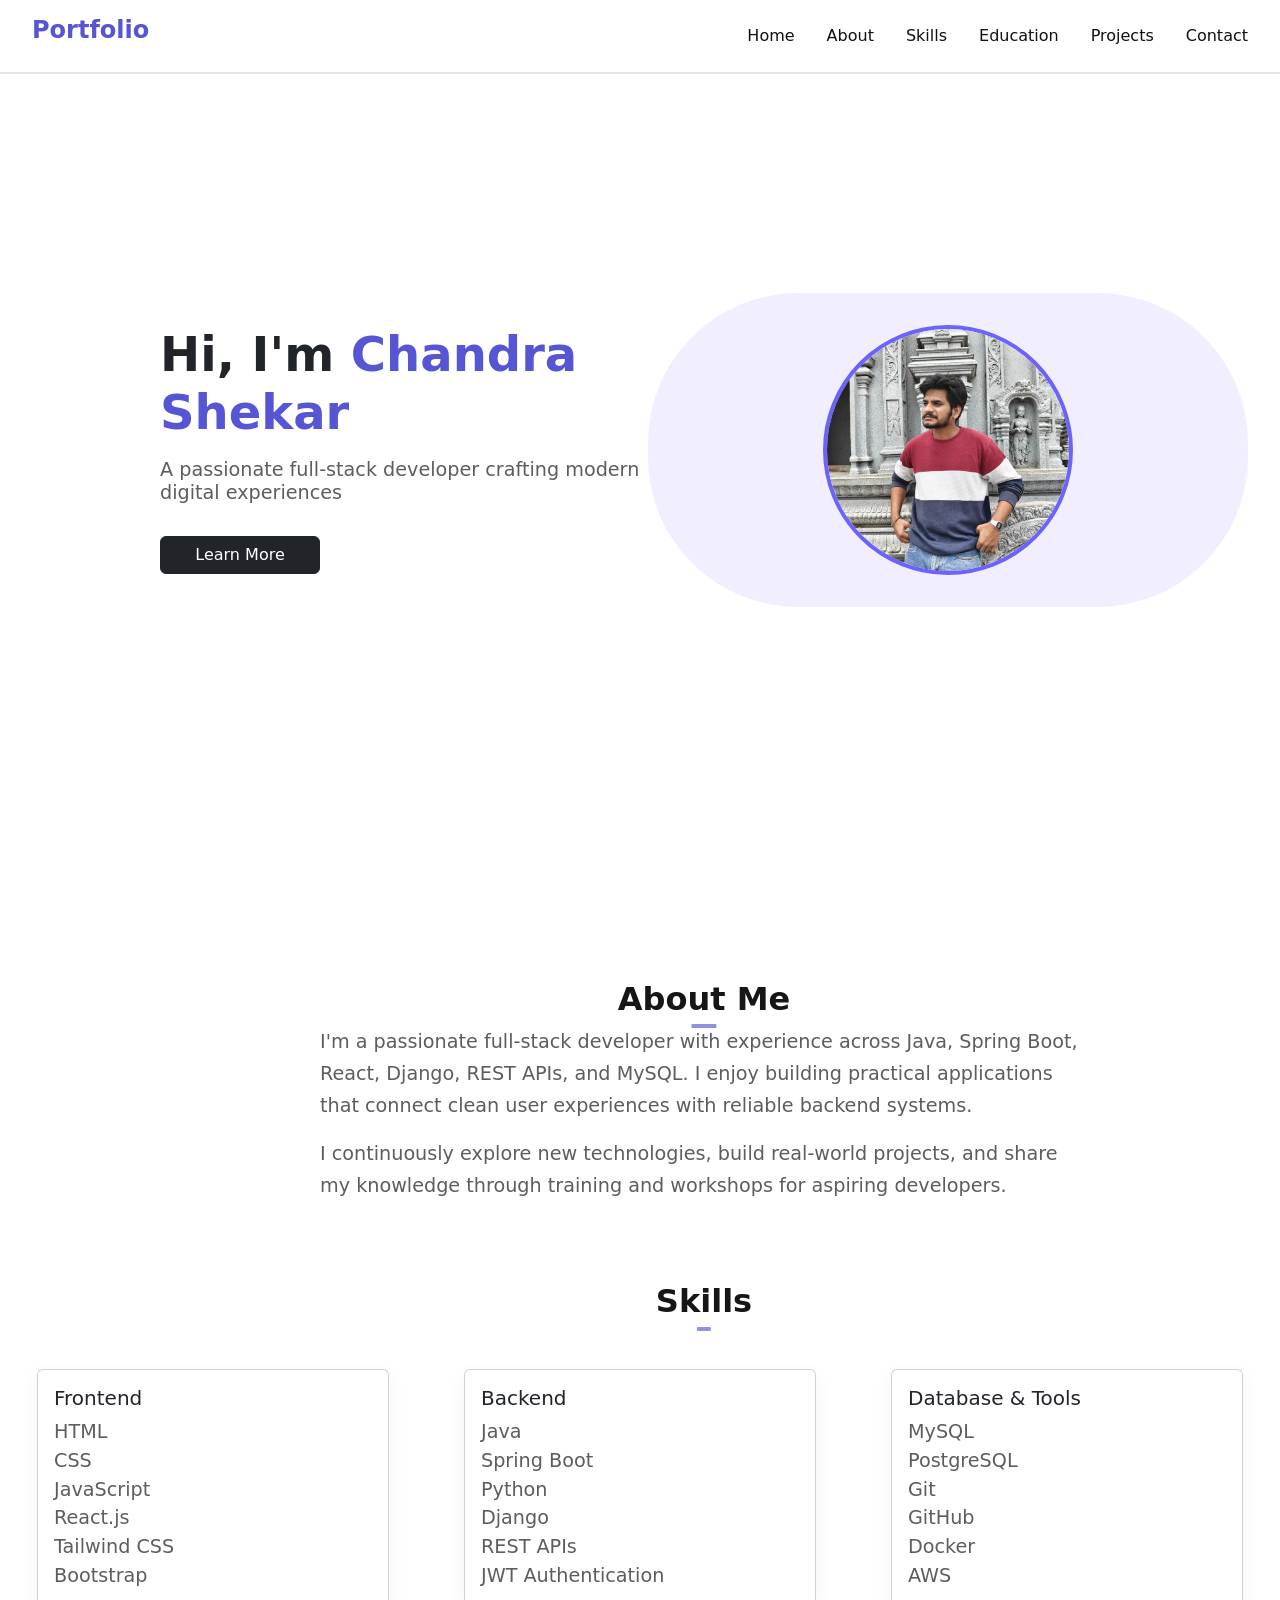
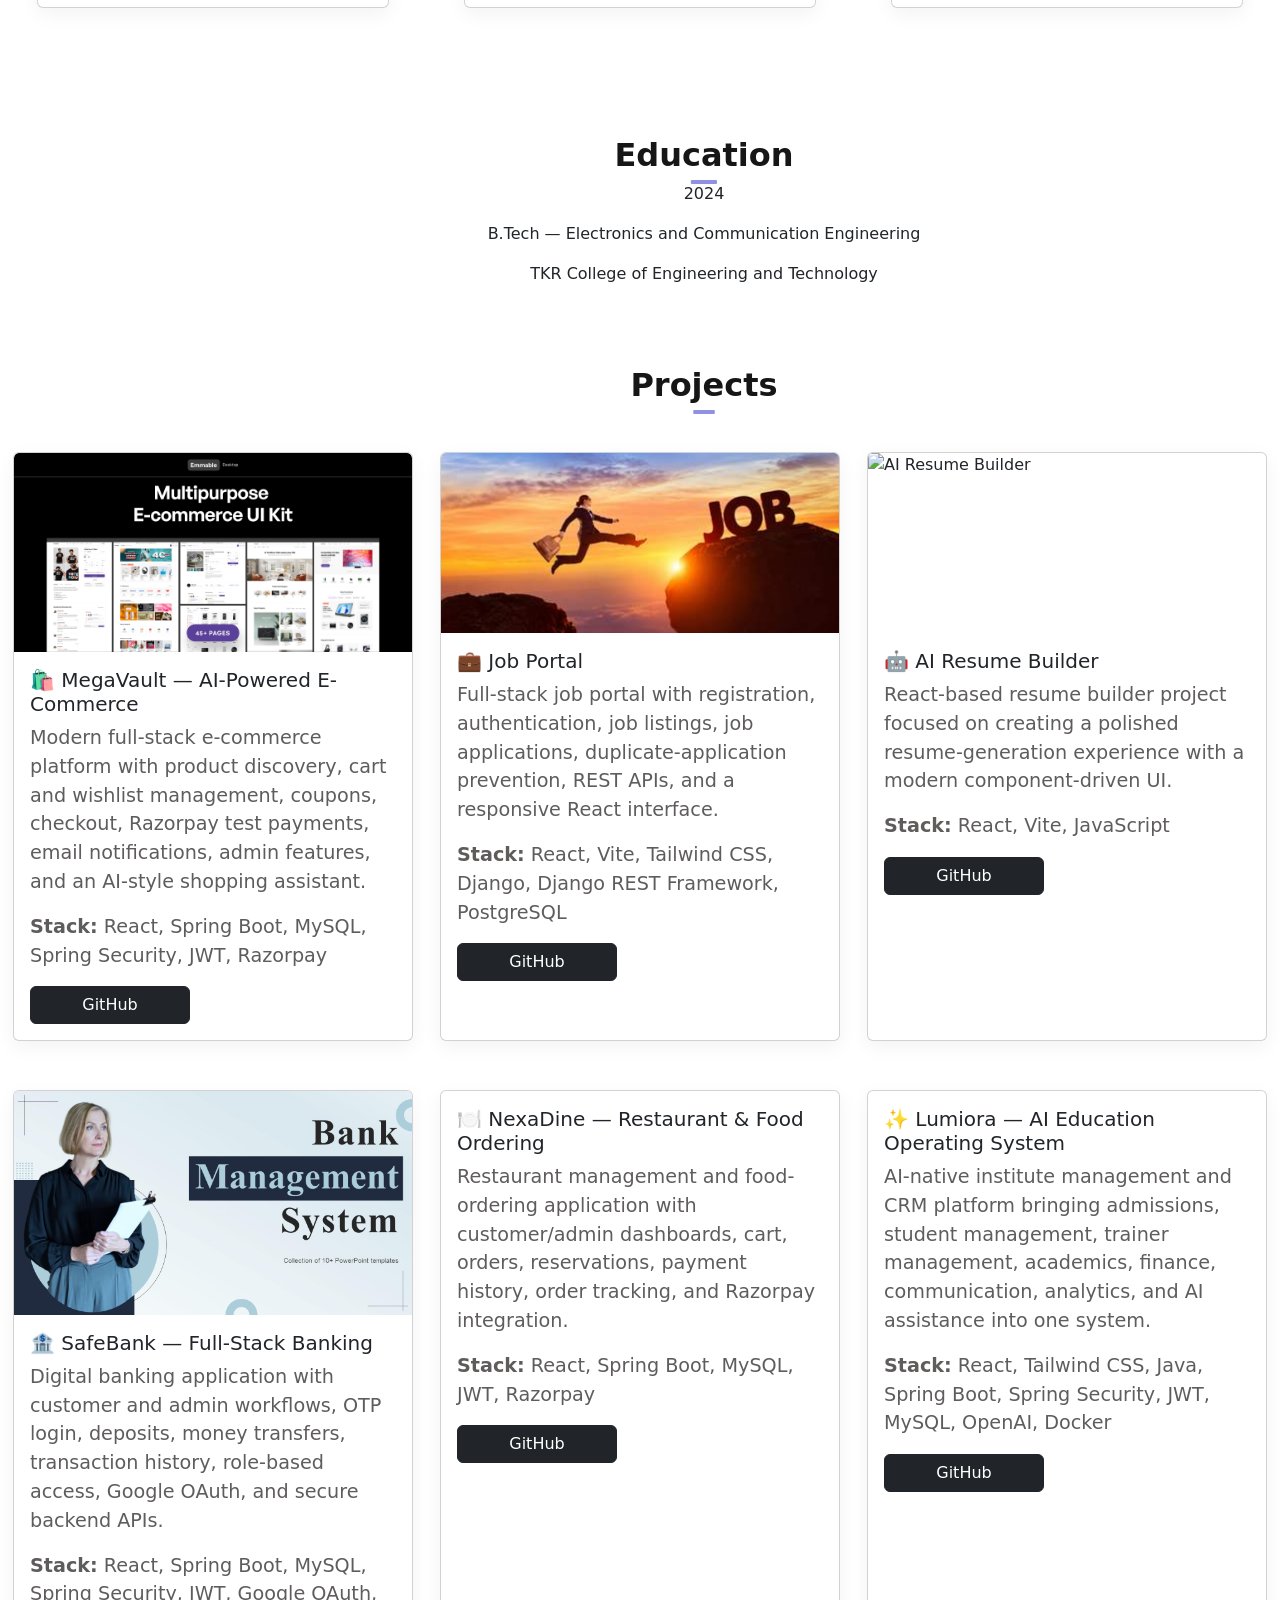
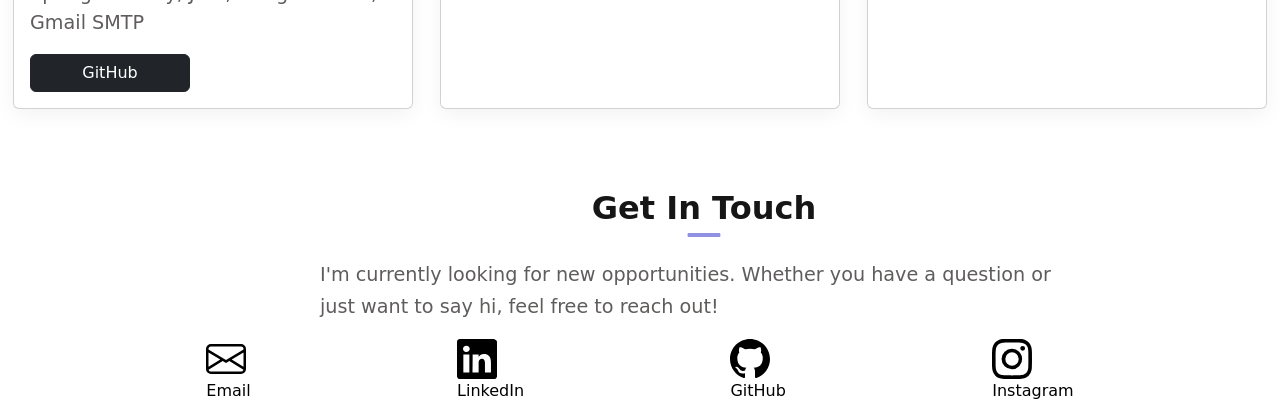
==== index.html @ 30641f61 "Add floating full-stack technology icons" ====
<!DOCTYPE html>
<html lang="en">
<head>
    <meta charset="UTF-8">
    <meta name="viewport" content="width=device-width, initial-scale=1.0">
    <title>Chandra Shekar | Portfolio</title>
    <link rel="stylesheet" href="Pf.css">
    <link href="https://fonts.googleapis.com/css2?family=Poppins:wght@400;600;700&display=swap" rel="stylesheet">
    <link href="https://cdn.jsdelivr.net/npm/bootstrap@5.3.5/dist/css/bootstrap.min.css" rel="stylesheet">
    <link rel="stylesheet" href="https://cdn.jsdelivr.net/gh/devicons/devicon@latest/devicon.min.css">
</head>

<body>
    <div class="floating-flowers" aria-hidden="true">
        <span>✿</span><span>✦</span><span>❀</span><span>✿</span><span>✧</span><span>❀</span><span>✿</span><span>✦</span><span>❀</span><span>✧</span><span>✿</span><span>❀</span>
    </div>

    <div class="floating-tech" aria-hidden="true">
        <i class="devicon-html5-plain"></i>
        <i class="devicon-css3-plain"></i>
        <i class="devicon-javascript-plain"></i>
        <i class="devicon-react-original"></i>
        <i class="devicon-java-plain"></i>
        <i class="devicon-spring-original"></i>
        <i class="devicon-python-plain"></i>
        <i class="devicon-django-plain"></i>
        <i class="devicon-mysql-original"></i>
        <i class="devicon-git-plain"></i>
        <i class="devicon-docker-plain"></i>
        <i class="devicon-amazonwebservices-plain-wordmark"></i>
    </div>

    <div class="navBar" id="navBar">
        <ul class="nav justify-content-end">
            <h4 class="mhead">Portfolio</h4>
            <li class="nav-item"><a href="" class="nav-link">Home</a></li>
            <li class="nav-item"><a href="#about" class="nav-link">About</a></li>
            <li class="nav-item"><a href="#skills" class="nav-link">Skills</a></li>
            <li class="nav-item"><a href="#education" class="nav-link">Education</a></li>
            <li class="nav-item"><a href="#projects" class="nav-link">Projects</a></li>
            <li class="nav-item"><a href="#contact" class="nav-link">Contact</a></li>
        </ul>
    </div>

    <div class="main">
        <div class="profile">
            <h1>Hi, I'm <span class="name">Chandra Shekar</span></h1>
            <h5 class="pc">A passionate full-stack developer crafting modern digital experiences</h5>
            <div class="learnmorebtn">
                <a href="#about"><button type="button" class="btn btn-dark Lbutton">Learn More</button></a>
            </div>
        </div>

        <div class="profile-block">
            <div class="profile-container">
                <div class="profile-image">
                    <img src="assets/myimg.jpg" alt="Profile Picture">
                </div>
            </div>
        </div>
    </div>

    <div class="main2-container">
        <div class="main2">
            <h2 class="about" id="about">About Me</h2>
            <p class="a-para">I'm a passionate full-stack developer with experience across Java, Spring Boot, React, Django, REST APIs, and MySQL. I enjoy building practical applications that connect clean user experiences with reliable backend systems.</p>
            <p class="a-para">I continuously explore new technologies, build real-world projects, and share my knowledge through training and workshops for aspiring developers.</p>
        </div>
    </div>

    <div class="main3-container">
        <div class="main3">
            <h2 class="skills" id="skills">Skills</h2>
        </div>

        <div class="cards-container">
            <div class="card" style="width: 22rem;">
                <div class="card-body">
                    <h5 class="card-title">Frontend</h5>
                    <p class="card-text">HTML<br>CSS<br>JavaScript<br>React.js<br>Tailwind CSS<br>Bootstrap</p>
                </div>
            </div>

            <div class="card" style="width: 22rem;">
                <div class="card-body">
                    <h5 class="card-title">Backend</h5>
                    <p class="card-text">Java<br>Spring Boot<br>Python<br>Django<br>REST APIs<br>JWT Authentication</p>
                </div>
            </div>

            <div class="card" style="width: 22rem;">
                <div class="card-body">
                    <h5 class="card-title">Database & Tools</h5>
                    <p class="card-text">MySQL<br>PostgreSQL<br>Git<br>GitHub<br>Docker<br>AWS</p>
                </div>
            </div>
        </div>
    </div>

    <div class="main6-container">
        <div class="main6">
            <h2 class="education" id="education">Education</h2>
            <p class="e-para">2024</p>
            <p class="e-para">B.Tech — Electronics and Communication Engineering</p>
            <p class="e-para">TKR College of Engineering and Technology</p>
        </div>
    </div>

    <div class="main4-container">
        <div class="main4">
            <h2 class="projects" id="projects">Projects</h2>
        </div>

        <div class="cards2">
            <div class="card" style="width: 25rem;">
                <img src="assets/e-commerce.png" class="card-img-top" alt="MegaVault E-Commerce">
                <div class="card-body">
                    <h5 class="card-title">🛍️ MegaVault — AI-Powered E-Commerce</h5>
                    <p class="card-text">Modern full-stack e-commerce platform with product discovery, cart and wishlist management, coupons, checkout, Razorpay test payments, email notifications, admin features, and an AI-style shopping assistant.</p>
                    <p class="card-text"><strong>Stack:</strong> React, Spring Boot, MySQL, Spring Security, JWT, Razorpay</p>
                    <a href="https://github.com/Chandrashekar1404/ecom-fullstack"><button type="button" class="btn btn-dark Lbutton">GitHub</button></a>
                </div>
            </div>

            <div class="card" style="width: 25rem;">
                <img src="[data-uri]" class="card-img-top" alt="Job Portal" style="width:100%;height:180px;object-fit:cover;">
                <div class="card-body">
                    <h5 class="card-title">💼 Job Portal</h5>
                    <p class="card-text">Full-stack job portal with registration, authentication, job listings, job applications, duplicate-application prevention, REST APIs, and a responsive React interface.</p>
                    <p class="card-text"><strong>Stack:</strong> React, Vite, Tailwind CSS, Django, Django REST Framework, PostgreSQL</p>
                    <a href="https://github.com/Chandrashekar1404/job-portal-fullstack"><button type="button" class="btn btn-dark Lbutton">GitHub</button></a>
                </div>
            </div>

            <div class="card" style="width: 25rem;">
                <img src="[data-uri]" class="card-img-top" alt="AI Resume Builder" style="width:100%;height:180px;object-fit:cover;">
                <div class="card-body">
                    <h5 class="card-title">🤖 AI Resume Builder</h5>
                    <p class="card-text">React-based resume builder project focused on creating a polished resume-generation experience with a modern component-driven UI.</p>
                    <p class="card-text"><strong>Stack:</strong> React, Vite, JavaScript</p>
                    <a href="https://github.com/Chandrashekar1404/AI-Resume-Builder-fullstack"><button type="button" class="btn btn-dark Lbutton">GitHub</button></a>
                </div>
            </div>
        </div>

        <div class="cards2">
            <div class="card" style="width: 25rem;">
                <img src="assets/bankmanage.jpg" class="card-img-top" alt="SafeBank">
                <div class="card-body">
                    <h5 class="card-title">🏦 SafeBank — Full-Stack Banking</h5>
                    <p class="card-text">Digital banking application with customer and admin workflows, OTP login, deposits, money transfers, transaction history, role-based access, Google OAuth, and secure backend APIs.</p>
                    <p class="card-text"><strong>Stack:</strong> React, Spring Boot, MySQL, Spring Security, JWT, Google OAuth, Gmail SMTP</p>
                    <a href="https://github.com/Chandrashekar1404/bank-fullstack"><button type="button" class="btn btn-dark Lbutton">GitHub</button></a>
                </div>
            </div>

            <div class="card" style="width: 25rem;">
                <img src="assets/restaurant.jpg" class="card-img-top" alt="NexaDine" onerror="this.style.display='none'">
                <div class="card-body">
                    <h5 class="card-title">🍽️ NexaDine — Restaurant & Food Ordering</h5>
                    <p class="card-text">Restaurant management and food-ordering application with customer/admin dashboards, cart, orders, reservations, payment history, order tracking, and Razorpay integration.</p>
                    <p class="card-text"><strong>Stack:</strong> React, Spring Boot, MySQL, JWT, Razorpay</p>
                    <a href="https://github.com/Chandrashekar1404/restaurant-fullstack"><button type="button" class="btn btn-dark Lbutton">GitHub</button></a>
                </div>
            </div>

            <div class="card" style="width: 25rem;">
                <img src="assets/lumiora.jpg" class="card-img-top" alt="Lumiora" onerror="this.style.display='none'">
                <div class="card-body">
                    <h5 class="card-title">✨ Lumiora — AI Education Operating System</h5>
                    <p class="card-text">AI-native institute management and CRM platform bringing admissions, student management, trainer management, academics, finance, communication, analytics, and AI assistance into one system.</p>
                    <p class="card-text"><strong>Stack:</strong> React, Tailwind CSS, Java, Spring Boot, Spring Security, JWT, MySQL, OpenAI, Docker</p>
                    <a href="https://github.com/Chandrashekar1404/lumiora"><button type="button" class="btn btn-dark Lbutton">GitHub</button></a>
                </div>
            </div>
        </div>
    </div>

    <div class="main7-container">
        <div class="main7">
            <h2 class="getintouch" id="contact">Get In Touch</h2>
            <p class="g-para">I'm currently looking for new opportunities. Whether you have a question or just want to say hi, feel free to reach out!</p>
        </div>

        <div class="contactinfo">
            <div class="icon">
                <a href="https://mail.google.com/mail/?view=cm&to=chandrashekar7414@gmail.com" class="icon" style="text-decoration: none; color: inherit;">
                    <svg xmlns="http://www.w3.org/2000/svg" width="40" height="40" fill="currentColor" class="bi bi-envelope" viewBox="0 0 16 16">
                        <path d="M0 4a2 2 0 0 1 2-2h12a2 2 0 0 1 2 2v8a2 2 0 0 1-2 2H2a2 2 0 0 1-2-2zm2-1a1 1 0 0 0-1 1v.217l7 4.2 7-4.2V4a1 1 0 0 0-1-1zm13 2.383-4.708 2.825L15 11.105zm-.034 6.876-5.64-3.471L8 9.583l-1.326-.795-5.64 3.47A1 1 0 0 0 2 13h12a1 1 0 0 0 .966-.741M1 11.105l4.708-2.897L1 5.383z"/>
                    </svg>
                </a>
                <p class="email">Email</p>
            </div>

            <div class="icon">
                <a href="https://www.linkedin.com/in/chandra-shekar-malthumkar/" class="icon">
                    <svg xmlns="http://www.w3.org/2000/svg" width="40" height="40" fill="currentColor" class="bi bi-linkedin" viewBox="0 0 16 16">
                        <path d="M0 1.146C0 .513.526 0 1.175 0h13.65C15.474.513 16 .513 16 1.146v13.708c0 .633-.526 1.146-1.175 1.146H1.175C.526 16 0 15.487 0 14.854zm4.943 12.248V6.169H2.542v7.225zm-1.2-8.212c.837 0 1.358-.554 1.358-1.248-.015-.709-.52-1.248-1.342-1.248S2.4 3.226 2.4 3.934c0 .694.521 1.248 1.327 1.248zm4.908 8.212V9.359c0-.216.016-.432.08-.586.173-.431.568-.878 1.232-.878.869 0 1.216.662 1.216 1.634v3.865h2.401V9.25c0-2.22-1.184-3.252-2.764-3.252-1.274 0-1.845.7-2.165 1.193v.025h-.016l.016-.025V6.169h-2.4c.03.678 0 7.225 0 7.225z"/>
                    </svg>
                </a>
                <p>LinkedIn</p>
            </div>

            <div class="icon">
                <a href="https://github.com/Chandrashekar1404" class="icon">
                    <svg xmlns="http://www.w3.org/2000/svg" width="40" height="40" fill="currentColor" class="bi bi-github" viewBox="0 0 16 16">
                        <path d="M8 0C3.58 0 0 3.58 0 8c0 3.54 2.29 6.53 5.47 7.59.4.07.55-.17.55-.38 0-.19-.01-.82-.01-1.49-2.01.37-2.53-.49-2.69-.94-.09-.23-.48-.94-.82-1.13-.28-.15-.68-.52-.01-.53.63-.01 1.08.58 1.23.82.72 1.21 1.87.87 2.33.66.07-.52.28-.87.51-1.07-1.78-.2-3.64-.89-3.64-3.95 0-.87.31-1.59.82-2.15-.08-.2-.36-1.02.08-2.12 0 0 .67-.21 2.2.82.64-.18 1.32-.27 2-.27s1.36.09 2 .27c1.53-1.04 2.2-.82 2.2-.82.44 1.1.16 1.92.08 2.12.51.56.82 1.27.82 2.15 0 3.07-1.87 3.75-3.65 3.95.29.25.54.73.54 1.48 0 1.07-.01 1.93-.01 2.2 0 .21.15.46.55.38A8.01 8.01 0 0 0 16 8c0-4.42-3.58-8-8-8"/>
                    </svg>
                </a>
                <p>GitHub</p>
            </div>

            <div class="icon">
                <a href="https://www.instagram.com/chandrashekar_1404/?next=%2F" class="icon">
                    <svg xmlns="http://www.w3.org/2000/svg" width="40" height="40" fill="currentColor" class="bi bi-instagram" viewBox="0 0 16 16">
                        <path d="M8 0C5.829 0 5.556.01 4.703.048 3.85.088 3.269.222 2.76.42a3.9 3.9 0 0 0-1.417.923A3.9 3.9 0 0 0 .42 2.76C.222 3.268.087 3.85.048 4.7.01 5.555 0 5.827 0 8.001c0 2.172.01 2.444.048 3.297.04.852.174 1.433.372 1.942.205.526.478.972.923 1.417.444.445.89.719 1.416.923.51.198 1.09.333 1.942.372C5.555 15.99 5.827 16 8 16s2.444-.01 3.298-.048c.851-.04 1.434-.174 1.943-.372a3.9 3.9 0 0 0 1.416-.923c.445-.445.718-.891.923-1.417.197-.509.332-1.09.372-1.942C15.99 10.445 16 10.173 16 8s-.01-2.445-.048-3.299c-.04-.851-.175-1.433-.372-1.941a3.9 3.9 0 0 0-.923-1.417A3.9 3.9 0 0 0 13.24.42c-.51-.198-1.092-.333-1.943-.372C10.443.01 10.172 0 7.998 0zm-.717 1.442h.718c2.136 0 2.389.007 3.232.046.78.035 1.204.166 1.486.275.373.145.64.319.92.599s.453.546.598.92c.11.281.24.705.275 1.485.039.843.047 1.096.047 3.231s-.008 2.389-.047 3.232c-.035.78-.166 1.203-.275 1.485a2.5 2.5 0 0 1-.599.919c-.28.28-.546.453-.92.598-.28.11-.704.24-1.485.276-.843.038-1.096.047-3.232.047s-2.39-.009-3.233-.047c-.78-.036-1.203-.166-1.485-.276a2.5 2.5 0 0 1-.92-.598 2.5 2.5 0 0 1-.6-.92c-.109-.281-.24-.705-.275-1.485-.038-.843-.046-1.096-.046-3.233s.008-2.388.046-3.231c.036-.78.166-1.204.276-1.486.145-.373.319-.64.599-.92s.546-.453.92-.598c.282-.11.705-.24 1.485-.276.738-.034 1.024-.044 2.515-.045zm4.988 1.328a.96.96 0 1 0 0 1.92.96.96 0 0 0 0-1.92m-4.27 1.122a4.109 4.109 0 1 0 0 8.217 4.109 4.109 0 0 0 0-8.217m0 1.441a2.667 2.667 0 1 1 0 5.334 2.667 2.667 0 0 1 0-5.334"/>
                    </svg>
                </a>
                <p>Instagram</p>
            </div>
        </div>
    </div>
</body>
</html>
---- Pf.css ----
* {
    margin: 0;
    padding: 0;
    box-sizing: border-box;
}

html {
    scroll-behavior: smooth;
}

body {
    background-color: white;
    font-family: "Poppins", sans-serif;
    
}

/* Navbar */
.mhead {
    margin-right: auto;
    padding-left: 2rem;
    font-weight: bold;
    color: rgb(86, 86, 213);
}

.nav {
    position: fixed !important;
    border-bottom: 2px solid rgb(230, 230, 230);
    padding: 1rem;
    background-color: white;
    width: 100%;
    z-index: 1;
}

/* Main section */
.main {
    display: flex;
    align-items: center;
    justify-content: space-between;
    margin-left: 10rem;
    height: 100vh;
}

/* Left side (Text) */
.profile {
    max-width: 50%;
    width: fit-content;    
}

.profile h1 {
    font-weight: bold;
    font-size: 3rem;
}

.name {
    color: rgb(86, 86, 213);
    font-weight: bold;
}

.pc {
    margin-top: 1rem;
    color: rgb(95, 92, 92);
    font-weight: 400;
    font-size: 1.2rem;
}

.learnmorebtn {
    margin-top: 2rem;
}

.Lbutton {
    width: 10rem;
    background-color: #0d0d0d;
    border-radius: 8px;
    font-size: 18px;
}

/* Right side (Image Block) */
.profile-block {
    max-width: 60%;
    display: flex;
    align-items: center;
    justify-content: center;
    margin-right: 2rem;
}

.profile-container {
    background-color: #f0eeff;
    border-radius: 150px;
    width: 600px;
    padding: 2rem;
    display: flex;
    justify-content: center;
    align-items: center;
}

.profile-image {
    width: 250px;
    height: 250px;
    border-radius: 50%;
    overflow: hidden;
    border: 4px solid #6c63ff;
    background-color: white;
}

.profile-image img {
    width: 100%;
    height: 100%;
    object-fit: cover;
}

.main2-container{
    margin-top: 5rem;
    justify-content: center;
    align-items: center;
    height: fit-content;
    width: 100%;
}

.main2{
    justify-content: center;
    align-items: center;
    height: fit-content;
    width: 60%;
    margin-left: 20rem;
}

.about{
    justify-content: center;
    align-items: center;
    display: flex;
    font-weight: bold;
}

.a-para{
    font-size: larger;
    color: rgb(95, 92, 92);
    line-height: 2rem;
}

.main3-container{
    margin-top: 5rem;
    justify-content: center;
    align-items: center;
    height: fit-content;
    width: 100%;
}

.main3{
    justify-content: center;
    align-items: center;
    height: fit-content;
    width: 60%;
    margin-left: 20rem;
}

.skills{
    justify-content: center;
    align-items: center;
    display: flex;
    font-weight: bold;
}

.cards-container{
    margin-top: 3rem;
    display: flex;
    justify-content: space-around;
}

.card-text{
    font-size: larger;
    color: rgb(95, 92, 92);
}

.main4-container{
    margin-top: 5rem;
    justify-content: center;
    align-items: center;
    height: fit-content;
    width: 100%;
}

.projects{
    justify-content: center;
    align-items: center;
    display: flex;
    font-weight: bold;
}

.main4{
    justify-content: center;
    align-items: center;
    height: fit-content;
    width: 60%;
    margin-left: 20rem;
}

.cards2{
    display: flex;
    margin-top: 3rem;
    justify-content: space-around;
}

.main5-container{
    margin-top: 8rem;
    justify-content: center;
    align-items: center;
    height: fit-content;
    width: 100%;
}

.main5{
    justify-content: center;
    align-items: center;
    height: fit-content;
    width: 60%;
    margin-left: 20rem;
}

.getintouch{
    justify-content: center;
    align-items: center;
    display: flex;
    font-weight: bold;
}

.main6-container{
    margin-top: 8rem;
    justify-content: center;
    align-items: center;
    height: fit-content;
    width: 100%;
}

.main6{
    justify-content: center;
    align-items: center;
    height: fit-content;
    width: 60%;
    margin-left: 20rem;
}

.education{
    justify-content: center;
    align-items: center;
    display: flex;
    font-weight: bold;
}

.e-para{
    justify-content: center;
    align-items: center;
    display: flex;
}

.main7-container{
    margin-top: 5rem;
    justify-content: center;
    align-items: center;
    height: fit-content;
    width: 100%;
}

.main7{
    justify-content: center;
    align-items: center;
    height: fit-content;
    width: 60%;
    margin-left: 20rem;
}

.g-para{
    margin-top: 2rem;
    font-size: larger;
    color: rgb(95, 92, 92);
    line-height: 2rem;
    justify-content: center;
    align-items: center;
    display: flex;
}

.contactinfo{
    display: flex;
    justify-content: space-evenly;
}

.nav-link {
    color: black !important;
}

.icon{
    color: black;
}

/* Responsive Queries */
@media (max-width: 768px) {
    .nav-item{
        margin-left: 2.5rem;
    }
    
    .mhead {
        font-size: small;
        font-weight: bold;  
    }

    .main {
        display: flex;
        align-items: center;
        margin-left: 0;
        justify-content: space-between;
        height: 100vh;
    }

    .profile{
        
        flex-direction: column;
        margin-left: 2rem;
    }

    .profile-block {
        margin-left: 10rem;
        
    }
    
    .main2-container{
        justify-content: center;
        align-items: center;
        display: flex;
        margin-left: 3rem;
        height: fit-content;
        width: 125%;
        margin-top: 0rem;
    }
    
    .main2{
        justify-content: center;
        align-items: center;
        height: fit-content;
        width: 100%;
        margin-left: 0rem;
    }

    .main3-container{
        margin-top: 5rem;
        justify-content: center;
        align-items: center;
        height: fit-content;
        width: 100%;
        margin-left: 6rem;
    }

    .main3{
        justify-content: center;
        align-items: center;
        height: fit-content;
        width: 0%;
        margin-left: 13rem;
    }
    
    .skills{
        justify-content: center;
        align-items: center;
        display: flex;
        font-weight: bold;
    }
    
    .cards-container{
        margin-top: 3rem;
        justify-content: space-around;
        display: flex;
        flex-direction: column;
        align-items: center;
    }

    .card{
        margin-top: 2rem;
    }
    
    .card-text{
        font-size: larger;
        color: rgb(95, 92, 92);
    }
    
    .main6-container{
        justify-content: center;
        align-items: center;
        display: flex;
        flex-direction: column;
        margin-left: 6rem;
        height: fit-content;
        width: 100%;
        margin-top: 2rem;
    }
    
    .main6{
        display: flex;
        flex-direction: column;
        align-items: center;
        margin-left: 0;
        justify-content: space-between;
    }
    
    .education{
        justify-content: center;
        align-items: center;
        font-weight: bold;
    }
    
    .e-para{
        justify-content: center;
        align-items: center;
        display: flex;
        flex-direction: column;
    }

    .main4-container{
        justify-content: center;
        align-items: center;
        display: flex;
        flex-direction: column;
        margin-left: 6rem;
        height: fit-content;
        width: 100%;
        margin-top: 2rem;
    }
    
    .projects{
        justify-content: center;
        align-items: center;
        font-weight: bold;
    }
    
    .main4{
        justify-content: center;
        align-items: center;
        height: fit-content;
        width: 60%;
        margin-left: 0rem;
    }
    
    .cards2{
        display: flex;
        flex-direction: column;
        margin-top: 3rem;
        justify-content: space-around;
    }

    .main7-container{
        justify-content: center;
        align-items: center;
        display: flex;
        flex-direction: column;
        margin-left: 0rem;
        height: fit-content;
        width: 100%;
        margin-top: 2rem;
    }

    .main7{
        justify-content: center;
        align-items: center;
        height: fit-content;
        width: 350px;
        margin-left: 0rem;
        margin-top: 2rem;
    }

    .contactinfo{
        display: flex;
        margin-right: 2rem;
        margin-top: 1rem;
    }

    .icon{
        justify-content: space-between !important;
        margin-left: 1rem;
        margin-right: 0.5rem;
    }

    .email{
        margin-left: 1rem;
    }
}

/* =========================
   Modern Accent & Animations
   ========================= */

:root {
    --accent: rgb(86, 86, 213);
    --accent-soft: rgba(86, 86, 213, 0.12);
    --shadow-soft: 0 12px 35px rgba(86, 86, 213, 0.14);
    --transition: 0.35s cubic-bezier(0.22, 1, 0.36, 1);
}

/* Navbar */
.nav {
    transition: box-shadow var(--transition), backdrop-filter var(--transition),
        background-color var(--transition), border-color var(--transition);
}

.nav:hover {
    box-shadow: 0 8px 28px rgba(86, 86, 213, 0.14);
    border-bottom-color: rgba(86, 86, 213, 0.35);
}

.nav-link {
    position: relative;
    color: #111 !important;
    font-weight: 600;
    transition: color var(--transition), transform var(--transition);
}

.nav-link::after {
    content: "";
    position: absolute;
    left: 50%;
    bottom: 5px;
    width: 0;
    height: 3px;
    border-radius: 999px;
    background: var(--accent);
    transform: translateX(-50%);
    transition: width var(--transition);
}

.nav-link:hover {
    color: var(--accent) !important;
    transform: translateY(-2px);
}

.nav-link:hover::after {
    width: 70%;
}

.mhead {
    transition: transform var(--transition), text-shadow var(--transition);
}

.mhead:hover {
    color: var(--accent);
    transform: translateY(-2px) scale(1.04);
    text-shadow: 0 4px 16px rgba(86, 86, 213, 0.2);
}

/* Hero */
.profile h1 {
    animation: fadeUp 0.9s ease both;
}

.pc {
    animation: fadeUp 0.9s 0.12s ease both;
}

.learnmorebtn {
    animation: fadeUp 0.9s 0.24s ease both;
}

.Lbutton {
    transition: transform var(--transition), box-shadow var(--transition),
        background-color var(--transition), letter-spacing var(--transition);
}

.Lbutton:hover {
    transform: translateY(-4px) scale(1.04);
    box-shadow: 0 12px 24px rgba(86, 86, 213, 0.22);
    background-color: var(--accent);
    border-color: var(--accent);
    letter-spacing: 0.02em;
}

.profile-container {
    transition: transform 0.5s cubic-bezier(0.22, 1, 0.36, 1),
        box-shadow 0.5s ease;
}

.profile-container:hover {
    transform: translateY(-8px) scale(1.02);
    box-shadow: var(--shadow-soft);
}

.profile-image {
    transition: transform 0.6s cubic-bezier(0.22, 1, 0.36, 1),
        border-color 0.35s ease, box-shadow 0.35s ease;
}

.profile-image:hover {
    transform: rotate(2deg) scale(1.06);
    border-color: var(--accent);
    box-shadow: 0 0 0 8px var(--accent-soft);
}

/* Section headings: About, Skills, Education, Projects, Contact */
.about,
.skills,
.education,
.projects,
.getintouch {
    position: relative;
    display: flex;
    width: fit-content;
    margin-left: auto;
    margin-right: auto;
    color: #161616;
    cursor: default;
    transition: color var(--transition), transform var(--transition);
}

.about::after,
.skills::after,
.education::after,
.projects::after,
.getintouch::after {
    content: "";
    position: absolute;
    left: 50%;
    bottom: -10px;
    width: 42%;
    height: 4px;
    border-radius: 999px;
    background: var(--accent);
    transform: translateX(-50%) scaleX(0.35);
    transform-origin: center;
    opacity: 0.65;
    transition: width var(--transition), transform var(--transition),
        opacity var(--transition);
}

.about:hover,
.skills:hover,
.education:hover,
.projects:hover,
.getintouch:hover {
    color: var(--accent);
    transform: translateY(-4px) scale(1.03);
}

.about:hover::after,
.skills:hover::after,
.education:hover::after,
.projects:hover::after,
.getintouch:hover::after {
    width: 100%;
    transform: translateX(-50%) scaleX(1);
    opacity: 1;
}

/* Section content motion */
.a-para,
.e-para,
.g-para {
    transition: transform var(--transition), color var(--transition);
}

.a-para:hover,
.e-para:hover,
.g-para:hover {
    transform: translateY(-3px);
    color: #4c4a4a;
}

/* Cards */
.card {
    border: 1px solid rgba(86, 86, 213, 0.12);
    border-radius: 18px;
    overflow: hidden;
    transition: transform 0.45s cubic-bezier(0.22, 1, 0.36, 1),
        box-shadow 0.45s ease, border-color 0.35s ease;
    box-shadow: 0 6px 20px rgba(0, 0, 0, 0.05);
    animation: cardEnter 0.75s ease both;
}

.card:hover {
    transform: translateY(-10px) scale(1.025) rotateX(1deg);
    box-shadow: 0 18px 40px rgba(86, 86, 213, 0.18);
    border-color: rgba(86, 86, 213, 0.38);
}

.card-img-top {
    transition: transform 0.6s cubic-bezier(0.22, 1, 0.36, 1),
        filter 0.45s ease;
}

.card:hover .card-img-top {
    transform: scale(1.07);
    filter: saturate(1.08) contrast(1.03);
}

.card-title {
    transition: color var(--transition), transform var(--transition);
}

.card:hover .card-title {
    color: var(--accent);
    transform: translateX(3px);
}

.card-text {
    transition: color var(--transition);
}

.card:hover .card-text {
    color: #4f4d4d;
}

/* Contact icons */
.contactinfo .icon {
    transition: transform var(--transition), color var(--transition),
        filter var(--transition);
}

.contactinfo .icon:hover {
    color: var(--accent);
    transform: translateY(-7px) scale(1.08);
    filter: drop-shadow(0 8px 12px rgba(86, 86, 213, 0.2));
}

/* Accent selection */
::selection {
    background: var(--accent);
    color: white;
}

/* Entry animations */
@keyframes fadeUp {
    from {
        opacity: 0;
        transform: translateY(24px);
    }
    to {
        opacity: 1;
        transform: translateY(0);
    }
}

@keyframes cardEnter {
    from {
        opacity: 0;
        transform: translateY(24px) scale(0.98);
    }
    to {
        opacity: 1;
        transform: translateY(0) scale(1);
    }
}

/* Accessibility */
@media (prefers-reduced-motion: reduce) {
    *,
    *::before,
    *::after {
        scroll-behavior: auto !important;
        animation-duration: 0.01ms !important;
        animation-iteration-count: 1 !important;
        transition-duration: 0.01ms !important;
    }
}


/* Floating light flowers */
.floating-flowers {
    position: fixed;
    inset: 0;
    width: 100%;
    height: 100%;
    overflow: hidden;
    pointer-events: none;
    z-index: 0;
}

.floating-flowers span {
    position: absolute;
    bottom: -40px;
    left: var(--left, 50%);
    font-size: var(--size, 18px);
    color: rgb(86, 86, 213);
    opacity: var(--opacity, 0.18);
    text-shadow:
        0 0 6px rgba(86, 86, 213, 0.35),
        0 0 14px rgba(86, 86, 213, 0.18);
    filter: blur(0.15px);
    animation: flowerFloat var(--duration, 14s) linear infinite;
    animation-delay: var(--delay, 0s);
    will-change: transform, opacity;
}

.floating-flowers span:nth-child(1)  { --left: 5%;  --size: 15px; --duration: 16s; --delay: -3s;  --opacity: .16; }
.floating-flowers span:nth-child(2)  { --left: 13%; --size: 10px; --duration: 12s; --delay: -8s;  --opacity: .12; }
.floating-flowers span:nth-child(3)  { --left: 22%; --size: 19px; --duration: 18s; --delay: -12s; --opacity: .20; }
.floating-flowers span:nth-child(4)  { --left: 31%; --size: 13px; --duration: 14s; --delay: -5s;  --opacity: .15; }
.floating-flowers span:nth-child(5)  { --left: 40%; --size: 11px; --duration: 20s; --delay: -15s; --opacity: .12; }
.floating-flowers span:nth-child(6)  { --left: 49%; --size: 17px; --duration: 15s; --delay: -7s;  --opacity: .18; }
.floating-flowers span:nth-child(7)  { --left: 58%; --size: 12px; --duration: 19s; --delay: -11s; --opacity: .14; }
.floating-flowers span:nth-child(8)  { --left: 67%; --size: 16px; --duration: 13s; --delay: -4s;  --opacity: .17; }
.floating-flowers span:nth-child(9)  { --left: 76%; --size: 10px; --duration: 17s; --delay: -10s; --opacity: .12; }
.floating-flowers span:nth-child(10) { --left: 84%; --size: 18px; --duration: 21s; --delay: -14s; --opacity: .19; }
.floating-flowers span:nth-child(11) { --left: 91%; --size: 13px; --duration: 15s; --delay: -2s;  --opacity: .15; }
.floating-flowers span:nth-child(12) { --left: 96%; --size: 9px;  --duration: 18s; --delay: -9s;  --opacity: .11; }

@keyframes flowerFloat {
    0% {
        transform: translate3d(0, 30px, 0) rotate(0deg) scale(.7);
        opacity: 0;
    }
    15% {
        opacity: var(--opacity, .16);
    }
    50% {
        transform: translate3d(35px, -50vh, 0) rotate(180deg) scale(1);
    }
    85% {
        opacity: var(--opacity, .16);
    }
    100% {
        transform: translate3d(-30px, -110vh, 0) rotate(360deg) scale(.75);
        opacity: 0;
    }
}

/* Keep page content above the decorative layer */
.nav,
.main,
.main2-container,
.main3-container,
.main4-container,
.main5-container,
.main6-container,
.main7-container {
    position: relative;
    z-index: 1;
}

@media (prefers-reduced-motion: reduce) {
    .floating-flowers {
        display: none;
    }
}
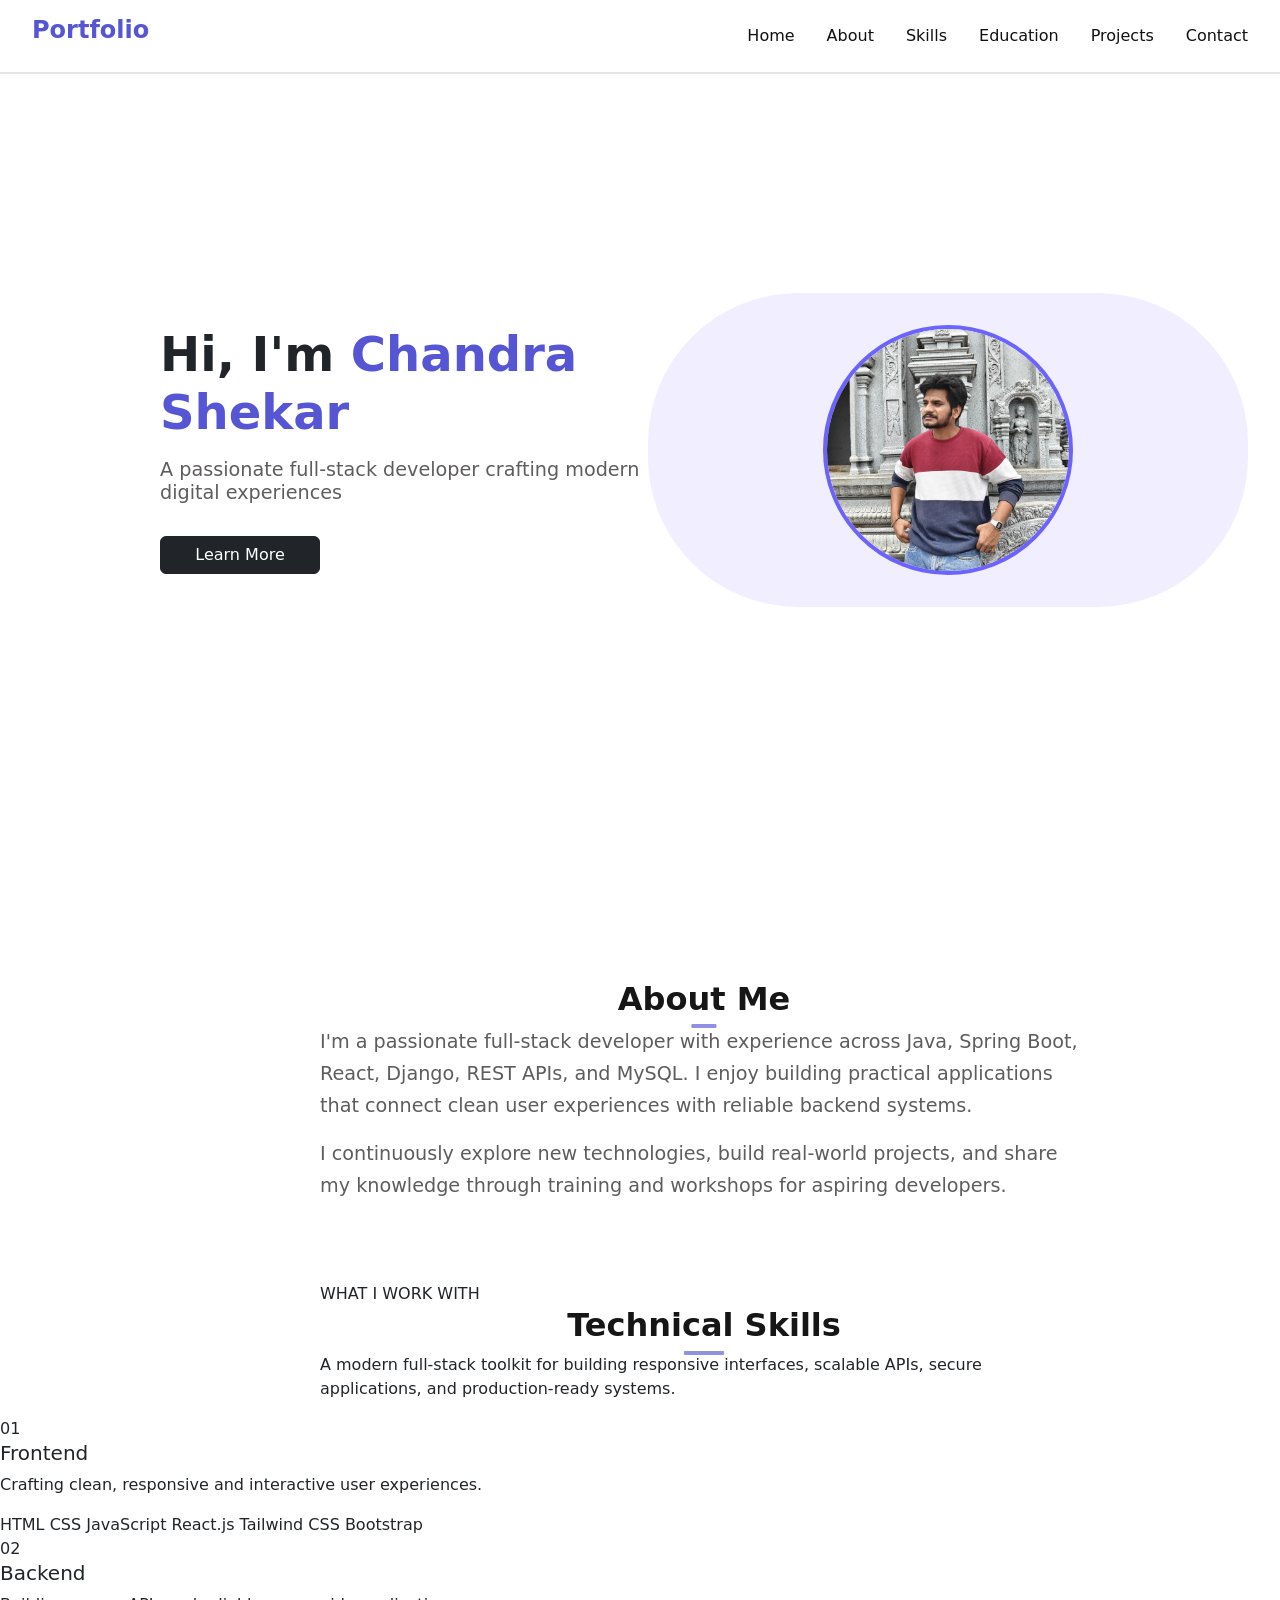
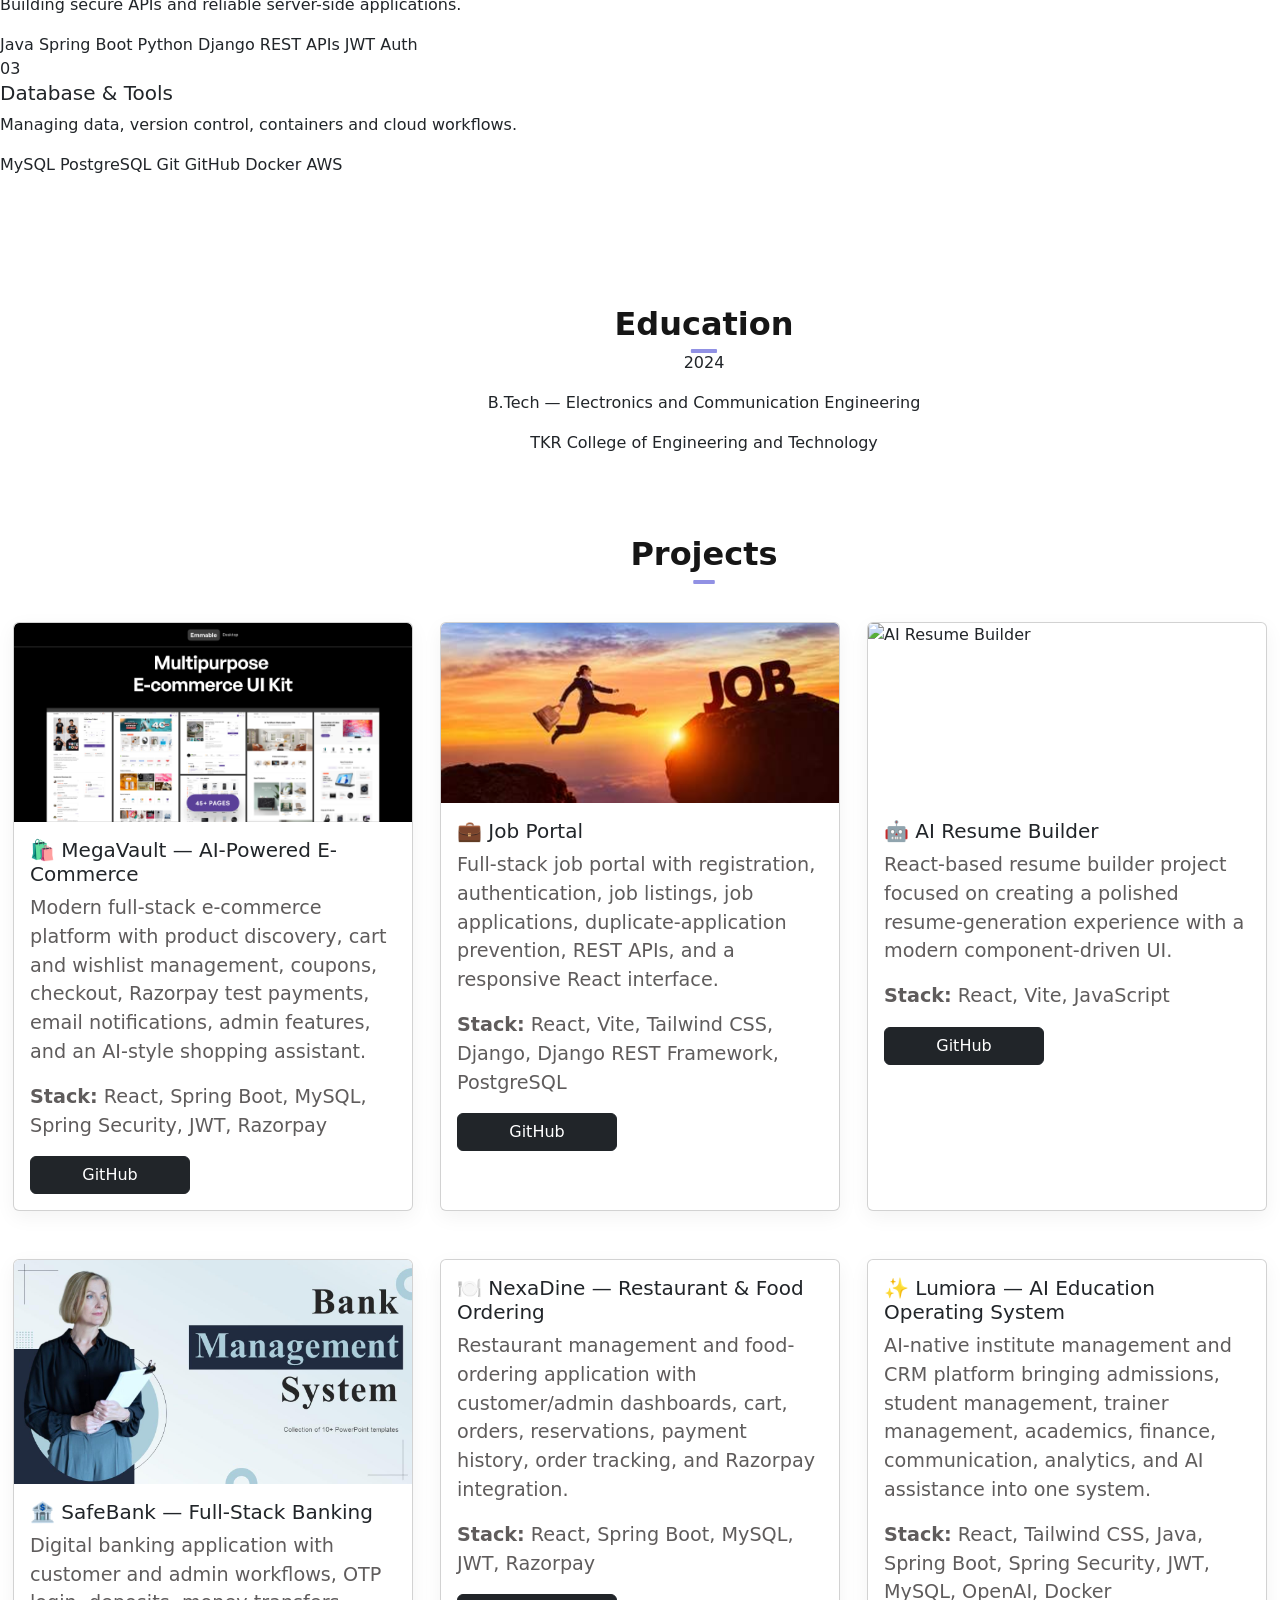
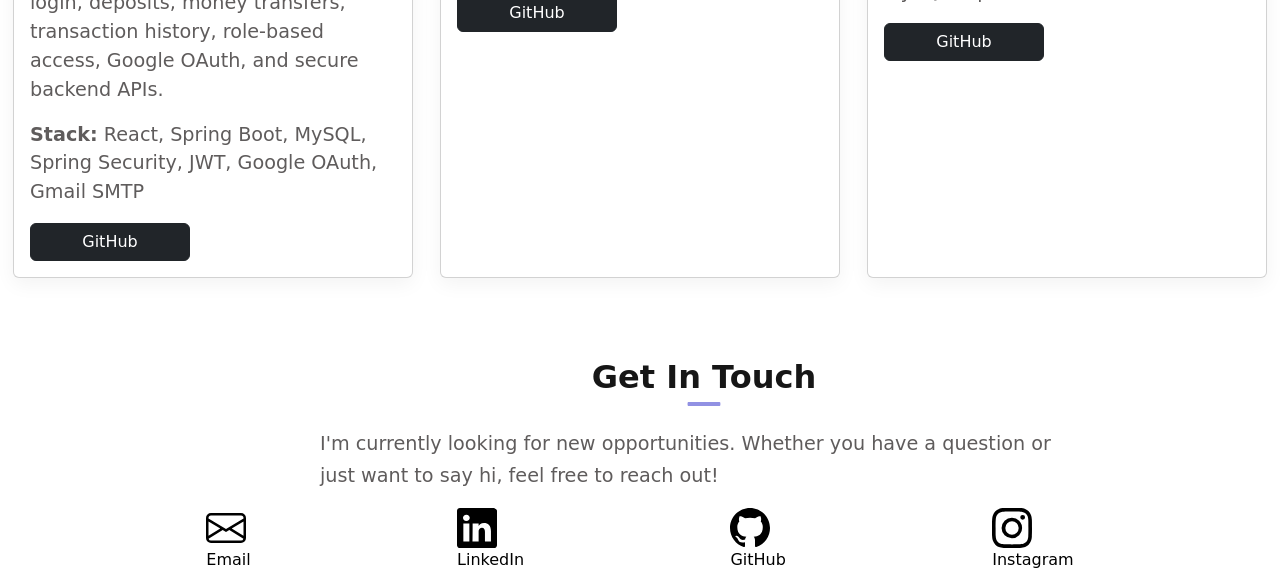
==== commit 3736e83a: "Redesign skills section with technology cards" ====
--- a/index.html
+++ b/index.html
@@ -70,28 +70,66 @@
 
     <div class="main3-container">
         <div class="main3">
-            <h2 class="skills" id="skills">Skills</h2>
-        </div>
-
-        <div class="cards-container">
-            <div class="card" style="width: 22rem;">
-                <div class="card-body">
-                    <h5 class="card-title">Frontend</h5>
-                    <p class="card-text">HTML<br>CSS<br>JavaScript<br>React.js<br>Tailwind CSS<br>Bootstrap</p>
-                </div>
-            </div>
-
-            <div class="card" style="width: 22rem;">
-                <div class="card-body">
-                    <h5 class="card-title">Backend</h5>
-                    <p class="card-text">Java<br>Spring Boot<br>Python<br>Django<br>REST APIs<br>JWT Authentication</p>
-                </div>
-            </div>
-
-            <div class="card" style="width: 22rem;">
-                <div class="card-body">
-                    <h5 class="card-title">Database & Tools</h5>
-                    <p class="card-text">MySQL<br>PostgreSQL<br>Git<br>GitHub<br>Docker<br>AWS</p>
+            <span class="section-kicker">WHAT I WORK WITH</span>
+            <h2 class="skills" id="skills">Technical Skills</h2>
+            <p class="skills-subtitle">A modern full-stack toolkit for building responsive interfaces, scalable APIs, secure applications, and production-ready systems.</p>
+        </div>
+
+        <div class="skills-grid">
+            <div class="skill-card frontend-card">
+                <div class="skill-card-top">
+                    <div class="skill-icon-wrap"><i class="devicon-react-original"></i></div>
+                    <div>
+                        <span class="skill-number">01</span>
+                        <h5>Frontend</h5>
+                    </div>
+                </div>
+                <p>Crafting clean, responsive and interactive user experiences.</p>
+                <div class="skill-tags">
+                    <span><i class="devicon-html5-plain"></i> HTML</span>
+                    <span><i class="devicon-css3-plain"></i> CSS</span>
+                    <span><i class="devicon-javascript-plain"></i> JavaScript</span>
+                    <span><i class="devicon-react-original"></i> React.js</span>
+                    <span>Tailwind CSS</span>
+                    <span>Bootstrap</span>
+                </div>
+            </div>
+
+            <div class="skill-card backend-card">
+                <div class="skill-card-top">
+                    <div class="skill-icon-wrap"><i class="devicon-spring-original"></i></div>
+                    <div>
+                        <span class="skill-number">02</span>
+                        <h5>Backend</h5>
+                    </div>
+                </div>
+                <p>Building secure APIs and reliable server-side applications.</p>
+                <div class="skill-tags">
+                    <span><i class="devicon-java-plain"></i> Java</span>
+                    <span><i class="devicon-spring-original"></i> Spring Boot</span>
+                    <span><i class="devicon-python-plain"></i> Python</span>
+                    <span><i class="devicon-django-plain"></i> Django</span>
+                    <span>REST APIs</span>
+                    <span>JWT Auth</span>
+                </div>
+            </div>
+
+            <div class="skill-card tools-card">
+                <div class="skill-card-top">
+                    <div class="skill-icon-wrap"><i class="devicon-docker-plain"></i></div>
+                    <div>
+                        <span class="skill-number">03</span>
+                        <h5>Database & Tools</h5>
+                    </div>
+                </div>
+                <p>Managing data, version control, containers and cloud workflows.</p>
+                <div class="skill-tags">
+                    <span><i class="devicon-mysql-original"></i> MySQL</span>
+                    <span>PostgreSQL</span>
+                    <span><i class="devicon-git-plain"></i> Git</span>
+                    <span><i class="devicon-github-original"></i> GitHub</span>
+                    <span><i class="devicon-docker-plain"></i> Docker</span>
+                    <span><i class="devicon-amazonwebservices-plain-wordmark"></i> AWS</span>
                 </div>
             </div>
         </div>
--- a/Pf.css
+++ b/Pf.css
@@ -834,3 +834,77 @@
         display: none;
     }
 }
+
+
+/* Floating full-stack technology icons */
+.floating-tech {
+    position: fixed;
+    inset: 0;
+    width: 100%;
+    height: 100%;
+    overflow: hidden;
+    pointer-events: none;
+    z-index: 0;
+}
+
+.floating-tech i {
+    position: absolute;
+    bottom: -50px;
+    left: var(--left, 50%);
+    font-size: var(--size, 24px);
+    color: rgb(86, 86, 213);
+    opacity: var(--opacity, 0.13);
+    text-shadow:
+        0 0 8px rgba(86, 86, 213, 0.28),
+        0 0 18px rgba(86, 86, 213, 0.12);
+    animation: techFloat var(--duration, 18s) linear infinite;
+    animation-delay: var(--delay, 0s);
+    will-change: transform, opacity;
+}
+
+.floating-tech i:nth-child(1)  { --left: 7%;  --size: 25px; --duration: 18s; --delay: -7s;  --opacity: .14; }
+.floating-tech i:nth-child(2)  { --left: 15%; --size: 21px; --duration: 22s; --delay: -14s; --opacity: .11; }
+.floating-tech i:nth-child(3)  { --left: 24%; --size: 28px; --duration: 17s; --delay: -4s;  --opacity: .15; }
+.floating-tech i:nth-child(4)  { --left: 33%; --size: 24px; --duration: 20s; --delay: -11s; --opacity: .13; }
+.floating-tech i:nth-child(5)  { --left: 42%; --size: 29px; --duration: 23s; --delay: -18s; --opacity: .14; }
+.floating-tech i:nth-child(6)  { --left: 51%; --size: 25px; --duration: 19s; --delay: -6s;  --opacity: .12; }
+.floating-tech i:nth-child(7)  { --left: 60%; --size: 27px; --duration: 21s; --delay: -15s; --opacity: .13; }
+.floating-tech i:nth-child(8)  { --left: 69%; --size: 23px; --duration: 18s; --delay: -9s;  --opacity: .12; }
+.floating-tech i:nth-child(9)  { --left: 77%; --size: 26px; --duration: 24s; --delay: -20s; --opacity: .14; }
+.floating-tech i:nth-child(10) { --left: 84%; --size: 22px; --duration: 17s; --delay: -3s;  --opacity: .11; }
+.floating-tech i:nth-child(11) { --left: 91%; --size: 28px; --duration: 21s; --delay: -12s; --opacity: .13; }
+.floating-tech i:nth-child(12) { --left: 96%; --size: 24px; --duration: 20s; --delay: -17s; --opacity: .12; }
+
+@keyframes techFloat {
+    0% {
+        transform: translate3d(0, 35px, 0) rotate(-8deg) scale(.7);
+        opacity: 0;
+    }
+    15% {
+        opacity: var(--opacity, .13);
+    }
+    45% {
+        transform: translate3d(-28px, -45vh, 0) rotate(8deg) scale(1);
+    }
+    70% {
+        transform: translate3d(30px, -72vh, 0) rotate(-6deg) scale(1.08);
+    }
+    85% {
+        opacity: var(--opacity, .13);
+    }
+    100% {
+        transform: translate3d(-20px, -112vh, 0) rotate(10deg) scale(.78);
+        opacity: 0;
+    }
+}
+
+/* Keep technology icons behind the main content */
+.floating-tech {
+    z-index: 0;
+}
+
+@media (prefers-reduced-motion: reduce) {
+    .floating-tech {
+        display: none;
+    }
+}
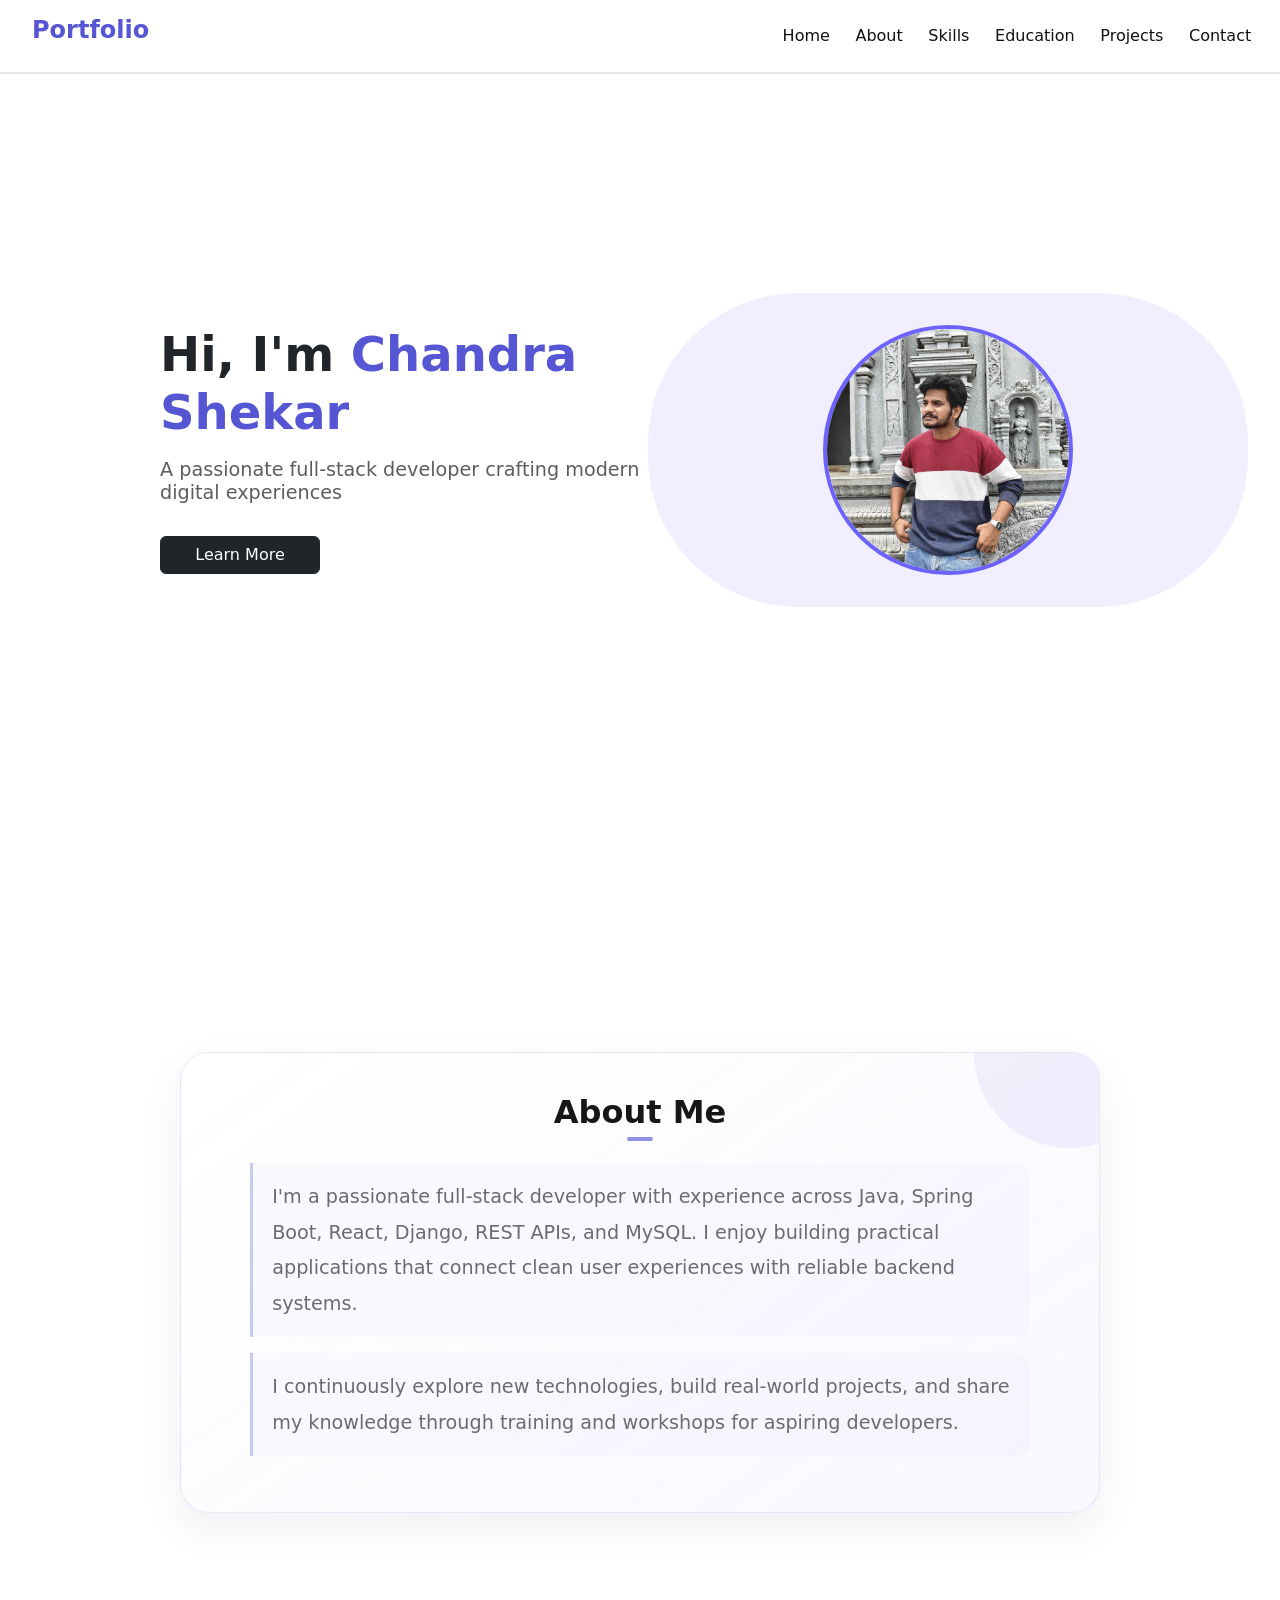
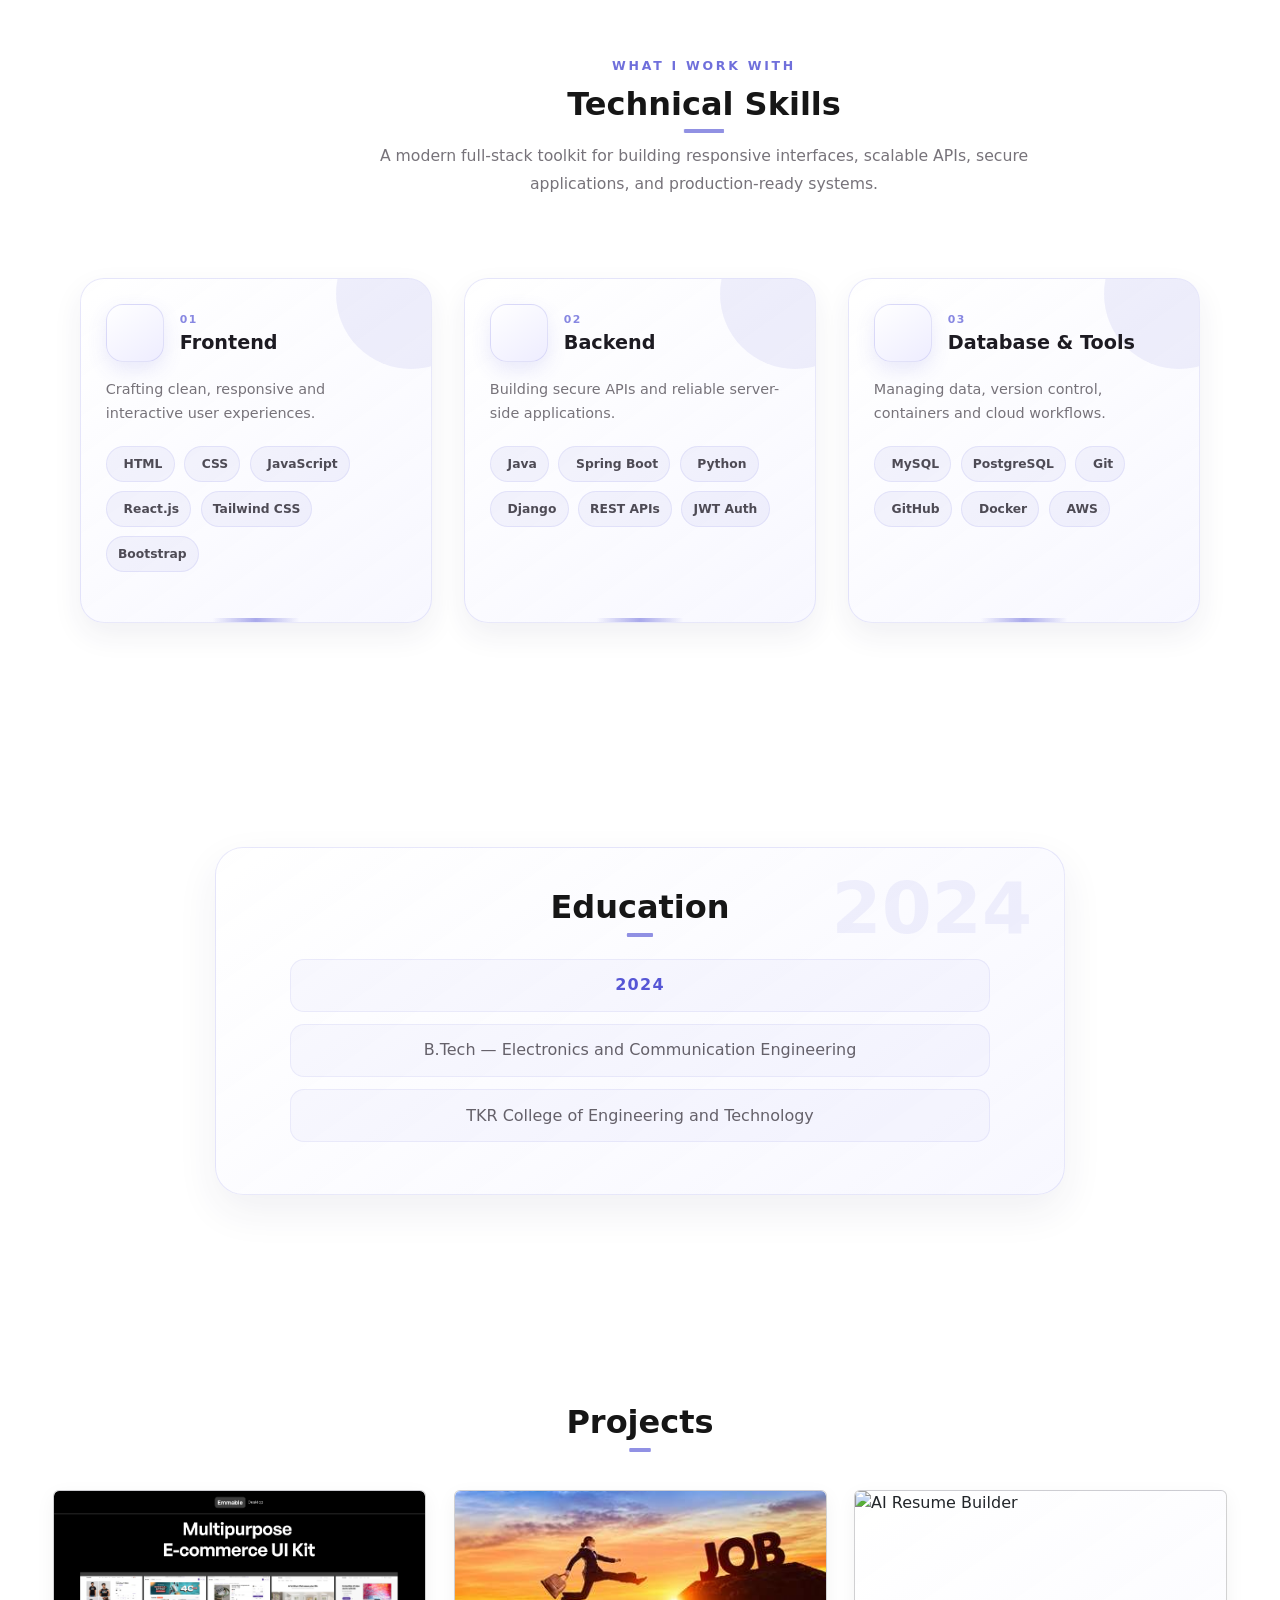
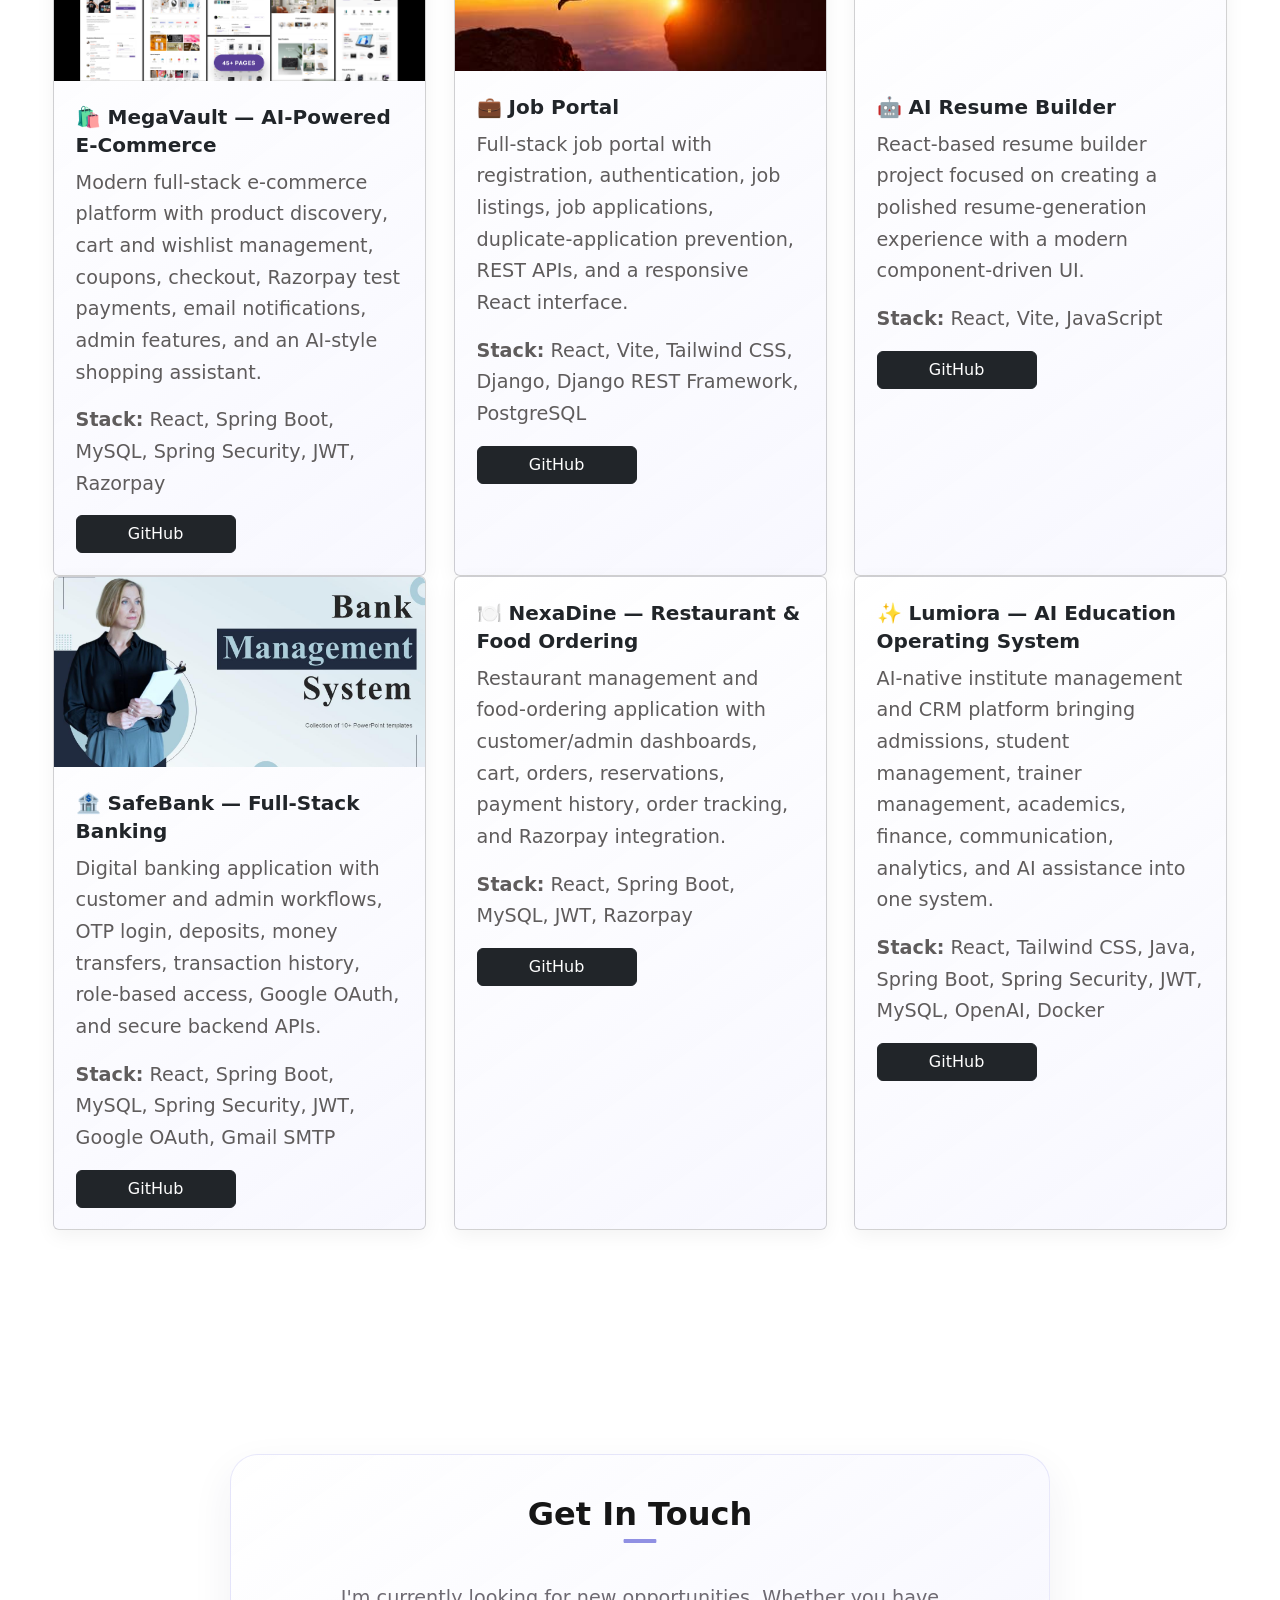
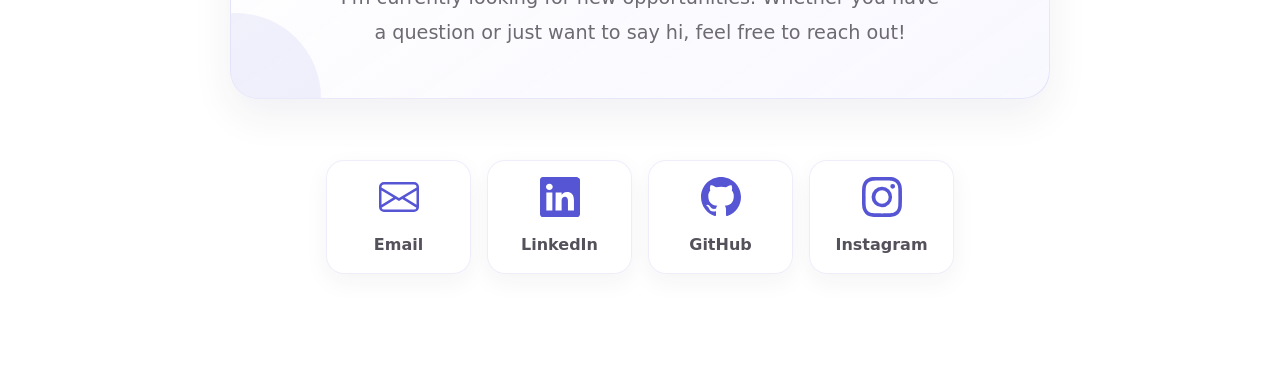
==== commit 59bf5c73: "Update LinkedIn profile link" ====
--- a/index.html
+++ b/index.html
@@ -231,7 +231,7 @@
             </div>
 
             <div class="icon">
-                <a href="https://www.linkedin.com/in/chandra-shekar-malthumkar/" class="icon">
+                <a href="https://www.linkedin.com/in/chandra-shekar-malthumkar-745534232/" class="icon">
                     <svg xmlns="http://www.w3.org/2000/svg" width="40" height="40" fill="currentColor" class="bi bi-linkedin" viewBox="0 0 16 16">
                         <path d="M0 1.146C0 .513.526 0 1.175 0h13.65C15.474.513 16 .513 16 1.146v13.708c0 .633-.526 1.146-1.175 1.146H1.175C.526 16 0 15.487 0 14.854zm4.943 12.248V6.169H2.542v7.225zm-1.2-8.212c.837 0 1.358-.554 1.358-1.248-.015-.709-.52-1.248-1.342-1.248S2.4 3.226 2.4 3.934c0 .694.521 1.248 1.327 1.248zm4.908 8.212V9.359c0-.216.016-.432.08-.586.173-.431.568-.878 1.232-.878.869 0 1.216.662 1.216 1.634v3.865h2.401V9.25c0-2.22-1.184-3.252-2.764-3.252-1.274 0-1.845.7-2.165 1.193v.025h-.016l.016-.025V6.169h-2.4c.03.678 0 7.225 0 7.225z"/>
                     </svg>
--- a/Pf.css
+++ b/Pf.css
@@ -908,3 +908,616 @@
         display: none;
     }
 }
+
+
+/* =========================
+   Beautiful Skills Section
+   ========================= */
+.main3-container {
+    position: relative;
+    padding: 1rem 0 2rem;
+}
+
+.section-kicker {
+    display: block;
+    text-align: center;
+    margin-bottom: 0.55rem;
+    color: var(--accent);
+    font-size: 0.78rem;
+    font-weight: 700;
+    letter-spacing: 0.22em;
+    text-transform: uppercase;
+    opacity: 0.85;
+    animation: skillKicker 1s ease both;
+}
+
+.skills-subtitle {
+    max-width: 720px;
+    margin: 1.15rem auto 0;
+    text-align: center;
+    color: #77737a;
+    line-height: 1.8;
+    font-size: 0.98rem;
+}
+
+.skills-grid {
+    width: min(1120px, 92%);
+    margin: 5rem auto 0;
+    display: grid;
+    grid-template-columns: repeat(3, 1fr);
+    gap: 2rem;
+}
+
+.skill-card {
+    position: relative;
+    min-height: 345px;
+    padding: 1.55rem;
+    overflow: hidden;
+    border: 1px solid rgba(86, 86, 213, 0.13);
+    border-radius: 24px;
+    background: linear-gradient(145deg, rgba(255,255,255,.98), rgba(247,247,255,.92));
+    box-shadow: 0 12px 30px rgba(40, 40, 80, 0.07);
+    transition: transform .45s cubic-bezier(.22,1,.36,1), box-shadow .45s ease, border-color .35s ease;
+}
+
+.skill-card::before {
+    content: "";
+    position: absolute;
+    width: 150px;
+    height: 150px;
+    right: -55px;
+    top: -60px;
+    border-radius: 50%;
+    background: rgba(86, 86, 213, 0.09);
+    transition: transform .55s ease;
+}
+
+.skill-card::after {
+    content: "";
+    position: absolute;
+    left: 0;
+    bottom: 0;
+    width: 100%;
+    height: 4px;
+    background: linear-gradient(90deg, transparent, var(--accent), transparent);
+    transform: scaleX(.25);
+    opacity: .5;
+    transition: transform .45s ease, opacity .45s ease;
+}
+
+.skill-card:hover {
+    transform: translateY(-12px);
+    border-color: rgba(86, 86, 213, .35);
+    box-shadow: 0 22px 50px rgba(86, 86, 213, .16);
+}
+
+.skill-card:hover::before {
+    transform: scale(2.2);
+}
+
+.skill-card:hover::after {
+    transform: scaleX(1);
+    opacity: 1;
+}
+
+.skill-card-top {
+    position: relative;
+    z-index: 1;
+    display: flex;
+    align-items: center;
+    gap: 1rem;
+    margin-bottom: 1rem;
+}
+
+.skill-icon-wrap {
+    width: 58px;
+    height: 58px;
+    flex: 0 0 58px;
+    display: grid;
+    place-items: center;
+    border-radius: 17px;
+    color: var(--accent);
+    background: linear-gradient(145deg, #ffffff, #eeedff);
+    border: 1px solid rgba(86,86,213,.16);
+    box-shadow: 0 8px 20px rgba(86,86,213,.12);
+    transition: transform .45s ease, box-shadow .45s ease;
+}
+
+.skill-icon-wrap i {
+    font-size: 1.85rem;
+}
+
+.skill-card:hover .skill-icon-wrap {
+    transform: rotate(-6deg) scale(1.1);
+    box-shadow: 0 10px 28px rgba(86,86,213,.22);
+}
+
+.skill-number {
+    display: block;
+    color: var(--accent);
+    font-size: .68rem;
+    font-weight: 700;
+    letter-spacing: .12em;
+    margin-bottom: .15rem;
+    opacity: .7;
+}
+
+.skill-card h5 {
+    margin: 0;
+    font-size: 1.2rem;
+    font-weight: 700;
+    color: #1d1b22;
+}
+
+.skill-card > p {
+    position: relative;
+    z-index: 1;
+    min-height: 50px;
+    margin: 0 0 1.15rem;
+    color: #77737a;
+    line-height: 1.65;
+    font-size: .9rem;
+}
+
+.skill-tags {
+    position: relative;
+    z-index: 1;
+    display: flex;
+    flex-wrap: wrap;
+    gap: .58rem;
+}
+
+.skill-tags span {
+    display: inline-flex;
+    align-items: center;
+    gap: .35rem;
+    padding: .48rem .7rem;
+    border-radius: 999px;
+    background: rgba(86,86,213,.065);
+    border: 1px solid rgba(86,86,213,.1);
+    color: #4e4b55;
+    font-size: .77rem;
+    font-weight: 600;
+    transition: transform .3s ease, background-color .3s ease, color .3s ease, box-shadow .3s ease;
+}
+
+.skill-tags span i {
+    color: var(--accent);
+    font-size: .92rem;
+}
+
+.skill-tags span:hover {
+    transform: translateY(-3px) scale(1.04);
+    background: var(--accent);
+    color: #fff;
+    box-shadow: 0 7px 16px rgba(86,86,213,.2);
+}
+
+.skill-tags span:hover i {
+    color: #fff;
+}
+
+.frontend-card { animation: skillCardIn .7s .05s ease both; }
+.backend-card { animation: skillCardIn .7s .15s ease both; }
+.tools-card { animation: skillCardIn .7s .25s ease both; }
+
+@keyframes skillCardIn {
+    from { opacity: 0; transform: translateY(35px) scale(.96); }
+    to { opacity: 1; transform: translateY(0) scale(1); }
+}
+
+@keyframes skillKicker {
+    from { opacity: 0; letter-spacing: .4em; }
+    to { opacity: .85; letter-spacing: .22em; }
+}
+
+@media (max-width: 900px) {
+    .skills-grid {
+        grid-template-columns: 1fr;
+        max-width: 600px;
+    }
+
+    .skill-card {
+        min-height: auto;
+    }
+}
+
+@media (max-width: 768px) {
+    .skills-subtitle {
+        padding: 0 1rem;
+        font-size: .9rem;
+    }
+
+    .skills-grid {
+        width: 88%;
+        margin-top: 2.4rem;
+        gap: 1.2rem;
+    }
+}
+
+
+/* =========================
+   Portfolio Section Polish
+   ========================= */
+
+/* Navbar underline */
+.nav-link {
+    overflow: visible;
+    padding-left: .8rem !important;
+    padding-right: .8rem !important;
+}
+
+.nav-link::after {
+    bottom: 1px;
+    height: 3px;
+    width: 0;
+    background: linear-gradient(90deg, transparent, var(--accent), transparent);
+    box-shadow: 0 3px 10px rgba(86, 86, 213, .28);
+}
+
+.nav-link:hover::after,
+.nav-link:focus-visible::after {
+    width: 82%;
+}
+
+/* About */
+.main2-container {
+    padding: 4.5rem 1rem 3rem;
+}
+
+.main2 {
+    position: relative;
+    width: min(920px, 92%);
+    margin: 0 auto;
+    padding: 2.5rem 3rem;
+    border: 1px solid rgba(86, 86, 213, .13);
+    border-radius: 28px;
+    background: linear-gradient(145deg, rgba(255,255,255,.96), rgba(247,247,255,.9));
+    box-shadow: 0 16px 42px rgba(40, 40, 80, .07);
+    overflow: hidden;
+}
+
+.main2::before {
+    content: "";
+    position: absolute;
+    width: 190px;
+    height: 190px;
+    top: -95px;
+    right: -65px;
+    border-radius: 50%;
+    background: rgba(86, 86, 213, .08);
+    transition: transform .55s ease;
+}
+
+.main2:hover {
+    border-color: rgba(86, 86, 213, .3);
+    box-shadow: 0 22px 52px rgba(86, 86, 213, .12);
+}
+
+.main2:hover::before {
+    transform: scale(1.45);
+}
+
+.main2 .about {
+    position: relative;
+    z-index: 1;
+    margin-bottom: 2rem;
+}
+
+.a-para {
+    position: relative;
+    z-index: 1;
+    max-width: 780px;
+    margin: 1rem auto;
+    padding: 1rem 1.2rem;
+    border-left: 3px solid rgba(86, 86, 213, .3);
+    border-radius: 0 14px 14px 0;
+    color: #6e6a72;
+    line-height: 1.85;
+    background: rgba(86, 86, 213, .025);
+}
+
+/* Education */
+.main6-container {
+    padding: 4rem 1rem;
+}
+
+.main6 {
+    position: relative;
+    width: min(850px, 92%);
+    margin: 0 auto;
+    padding: 2.5rem 3rem;
+    border: 1px solid rgba(86, 86, 213, .13);
+    border-radius: 28px;
+    background: linear-gradient(145deg, rgba(255,255,255,.97), rgba(247,247,255,.9));
+    box-shadow: 0 16px 42px rgba(40, 40, 80, .07);
+    overflow: hidden;
+    transition: transform .45s ease, box-shadow .45s ease, border-color .35s ease;
+}
+
+.main6:hover {
+    transform: translateY(-8px);
+    border-color: rgba(86, 86, 213, .3);
+    box-shadow: 0 24px 55px rgba(86, 86, 213, .13);
+}
+
+.main6::before {
+    content: "2024";
+    position: absolute;
+    right: 2rem;
+    top: 1.5rem;
+    color: rgba(86, 86, 213, .08);
+    font-size: 4.5rem;
+    font-weight: 700;
+    line-height: 1;
+}
+
+.main6 .education {
+    margin-bottom: 2rem;
+}
+
+.e-para {
+    position: relative;
+    z-index: 1;
+    width: min(700px, 100%);
+    margin: .75rem auto;
+    padding: .85rem 1.15rem;
+    border: 1px solid rgba(86, 86, 213, .09);
+    border-radius: 14px;
+    background: rgba(86, 86, 213, .035);
+    color: #65616a;
+    text-align: center;
+}
+
+.e-para:first-of-type {
+    color: var(--accent);
+    font-weight: 700;
+    letter-spacing: .08em;
+}
+
+/* Projects */
+.main4-container {
+    padding: 4rem 1rem 4.5rem;
+}
+
+.main4 {
+    width: 100%;
+    margin: 0 auto;
+}
+
+.main4 .projects {
+    margin-bottom: 3rem;
+}
+
+.cards2 {
+    width: min(1180px, 94%);
+    margin: 0 auto;
+    display: grid !important;
+    grid-template-columns: repeat(3, minmax(0, 1fr));
+    column-gap: 1.7rem;
+    row-gap: 4rem !important;
+    align-items: stretch;
+}
+
+.cards2 > .card {
+    margin: 0 !important;
+}
+
+.cards2 .card {
+    width: 100% !important;
+    margin: 0;
+    display: flex;
+    flex-direction: column;
+    background: linear-gradient(145deg, rgba(255,255,255,.98), rgba(247,247,255,.92));
+}
+
+.cards2 .card-body {
+    display: flex;
+    flex-direction: column;
+    flex: 1;
+    padding: 1.35rem;
+}
+
+.cards2 .card-img-top {
+    width: 100%;
+    height: 190px;
+    object-fit: cover;
+}
+
+.cards2 .card-text {
+    line-height: 1.65;
+}
+
+.cards2 .card-body .Lbutton {
+    margin-top: auto;
+}
+
+.cards2 .card-title {
+    font-weight: 700;
+    line-height: 1.4;
+}
+
+/* Contact */
+.main7-container {
+    padding: 4.5rem 1rem 5rem;
+}
+
+.main7 {
+    position: relative;
+    width: min(820px, 92%);
+    margin: 0 auto 2.5rem;
+    padding: 2.5rem 3rem 2rem;
+    border: 1px solid rgba(86, 86, 213, .13);
+    border-radius: 28px;
+    background: linear-gradient(145deg, rgba(255,255,255,.97), rgba(247,247,255,.92));
+    box-shadow: 0 16px 42px rgba(40, 40, 80, .07);
+    overflow: hidden;
+    transition: transform .45s ease, box-shadow .45s ease, border-color .35s ease;
+}
+
+.main7::before {
+    content: "";
+    position: absolute;
+    width: 170px;
+    height: 170px;
+    left: -80px;
+    bottom: -85px;
+    border-radius: 50%;
+    background: rgba(86, 86, 213, .08);
+    transition: transform .55s ease;
+}
+
+.main7:hover {
+    transform: translateY(-7px);
+    border-color: rgba(86, 86, 213, .3);
+    box-shadow: 0 24px 55px rgba(86, 86, 213, .13);
+}
+
+.main7:hover::before {
+    transform: scale(1.5);
+}
+
+.main7 .getintouch {
+    position: relative;
+    z-index: 1;
+    margin-bottom: 2rem;
+}
+
+.g-para {
+    position: relative;
+    z-index: 1;
+    max-width: 650px;
+    margin: 0 auto;
+    padding: 1rem 1.2rem;
+    color: #6e6a72;
+    line-height: 1.8;
+    text-align: center;
+}
+
+.contactinfo {
+    width: min(760px, 92%);
+    margin: 0 auto;
+    padding: 1.3rem 1rem;
+    display: flex;
+    justify-content: center;
+    align-items: stretch;
+    gap: 1rem;
+    flex-wrap: wrap;
+}
+
+.contactinfo > .icon {
+    min-width: 145px;
+    padding: 1rem .8rem;
+    border: 1px solid rgba(86, 86, 213, .1);
+    border-radius: 18px;
+    background: rgba(255,255,255,.78);
+    box-shadow: 0 8px 24px rgba(40, 40, 80, .05);
+    text-align: center;
+    transition: transform .35s ease, box-shadow .35s ease, border-color .35s ease, background-color .35s ease;
+}
+
+.contactinfo > .icon:hover {
+    transform: translateY(-8px);
+    border-color: rgba(86, 86, 213, .3);
+    background: #fff;
+    box-shadow: 0 16px 30px rgba(86, 86, 213, .13);
+}
+
+.contactinfo > .icon > a {
+    display: inline-flex;
+    align-items: center;
+    justify-content: center;
+    color: var(--accent) !important;
+}
+
+.contactinfo > .icon p {
+    margin: .55rem 0 0;
+    font-weight: 600;
+    color: #55515b;
+}
+
+/* Consistent section reveal */
+.main2-container,
+.main3-container,
+.main6-container,
+.main4-container,
+.main7-container {
+    animation: sectionReveal .8s ease both;
+}
+
+@keyframes sectionReveal {
+    from {
+        opacity: 0;
+        transform: translateY(28px);
+    }
+    to {
+        opacity: 1;
+        transform: translateY(0);
+    }
+}
+
+/* Responsive section styling */
+@media (max-width: 1000px) {
+    .cards2 {
+        grid-template-columns: repeat(2, minmax(0, 1fr));
+    }
+}
+
+@media (max-width: 768px) {
+    .main2,
+    .main6,
+    .main7 {
+        width: 90%;
+        padding: 2rem 1.35rem;
+    }
+
+    .main2-container,
+    .main6-container,
+    .main4-container,
+    .main7-container {
+        padding-top: 3rem;
+        padding-bottom: 3rem;
+    }
+
+    .cards2 {
+        width: 90%;
+        grid-template-columns: 1fr;
+        gap: 1.3rem;
+    }
+
+    .cards2 .card-img-top {
+        height: 200px;
+    }
+
+    .contactinfo {
+        width: 90%;
+    }
+
+    .contactinfo > .icon {
+        min-width: 130px;
+        flex: 1 1 130px;
+    }
+
+    .main6::before {
+        font-size: 3rem;
+        right: 1rem;
+    }
+}
+
+@media (prefers-reduced-motion: reduce) {
+    .main2-container,
+    .main3-container,
+    .main6-container,
+    .main4-container,
+    .main7-container {
+        animation: none;
+    }
+}
+
+
+/* Keep navbar above all page content while scrolling */
+.navBar {
+    position: sticky;
+    top: 0;
+    z-index: 1000;
+}
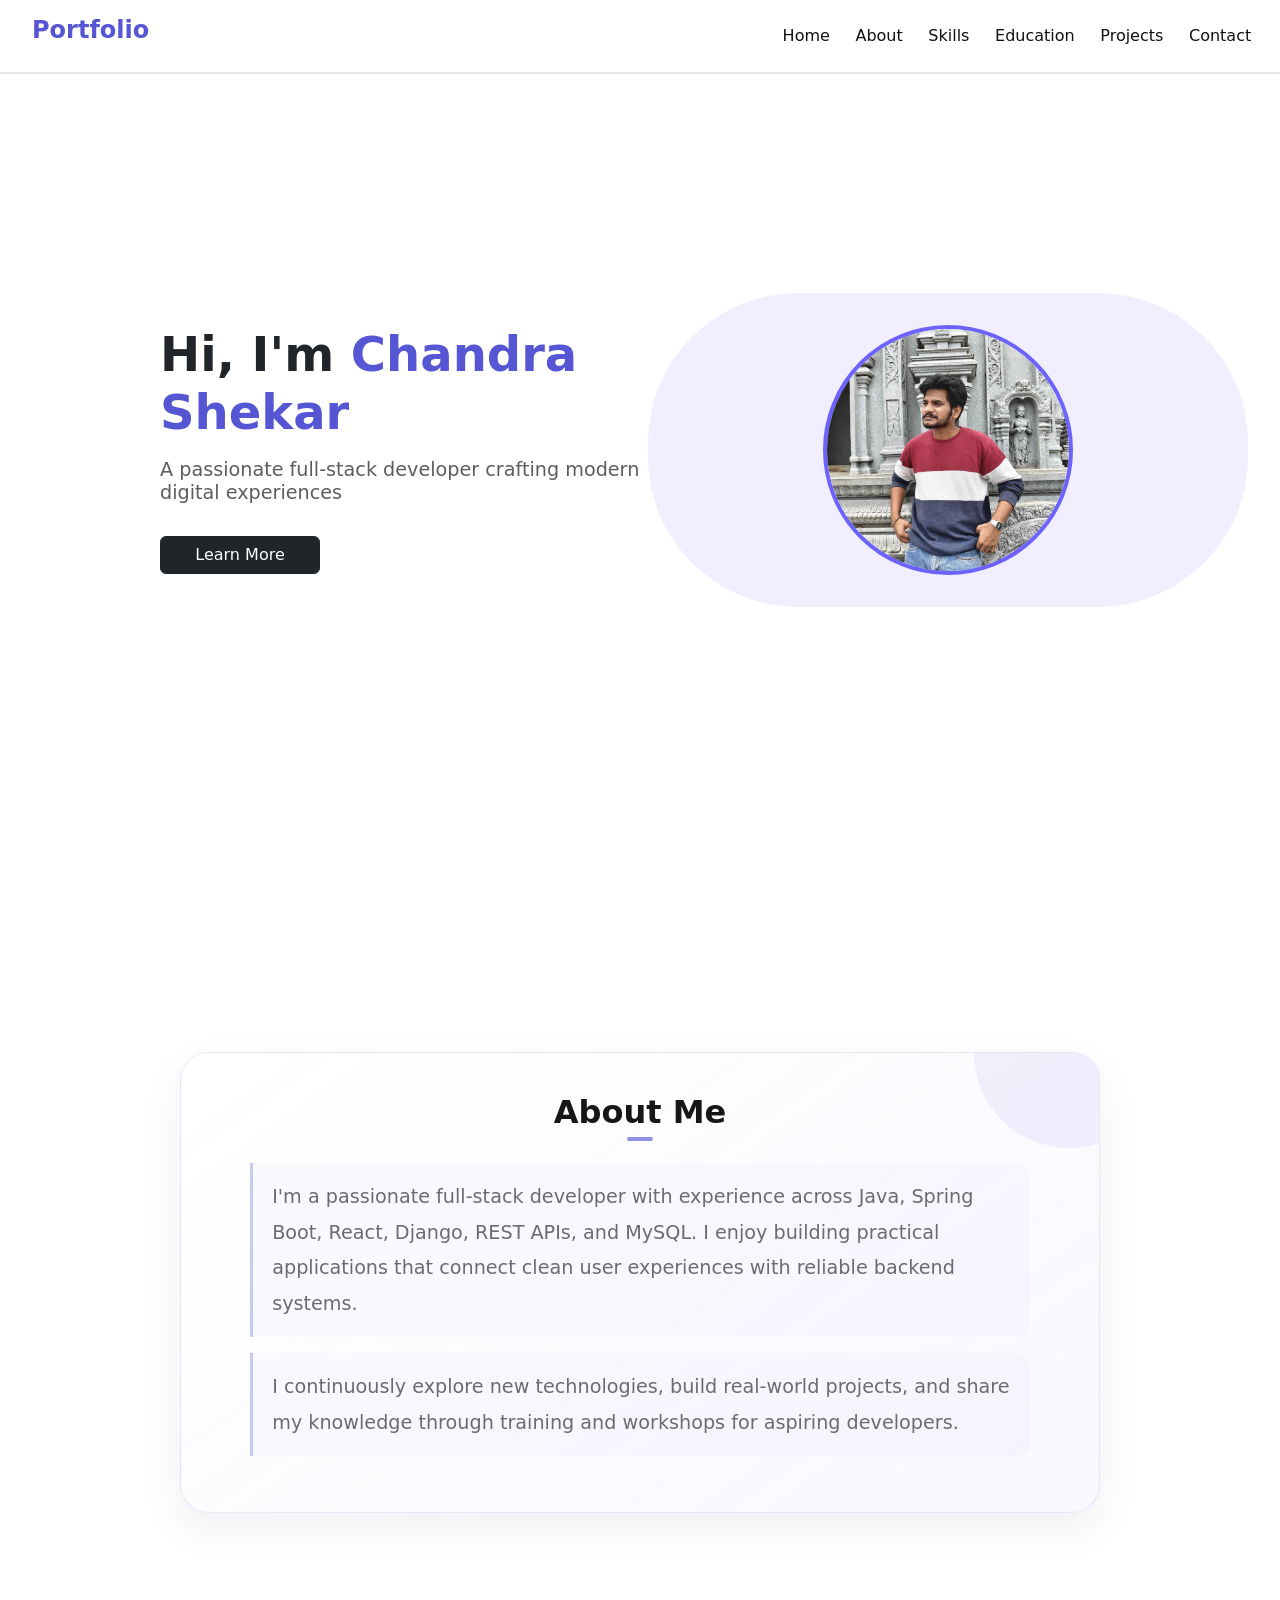
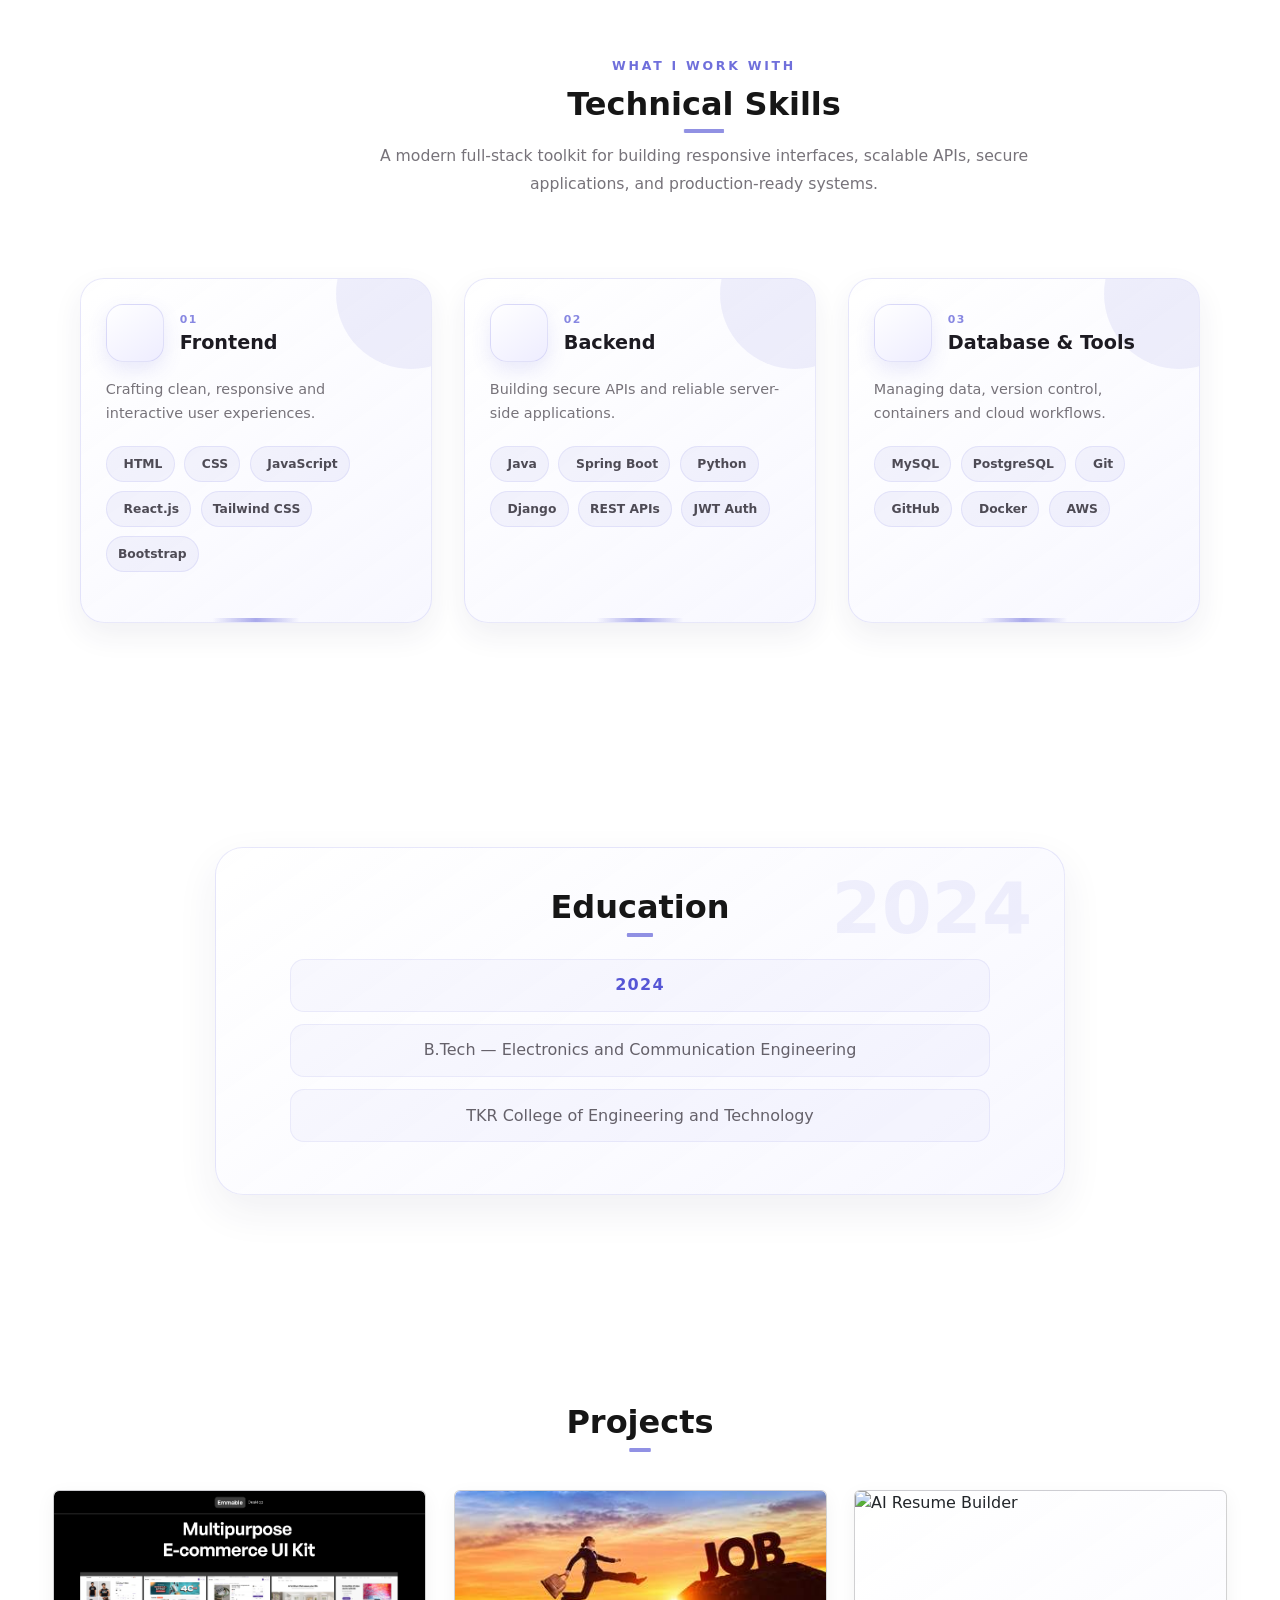
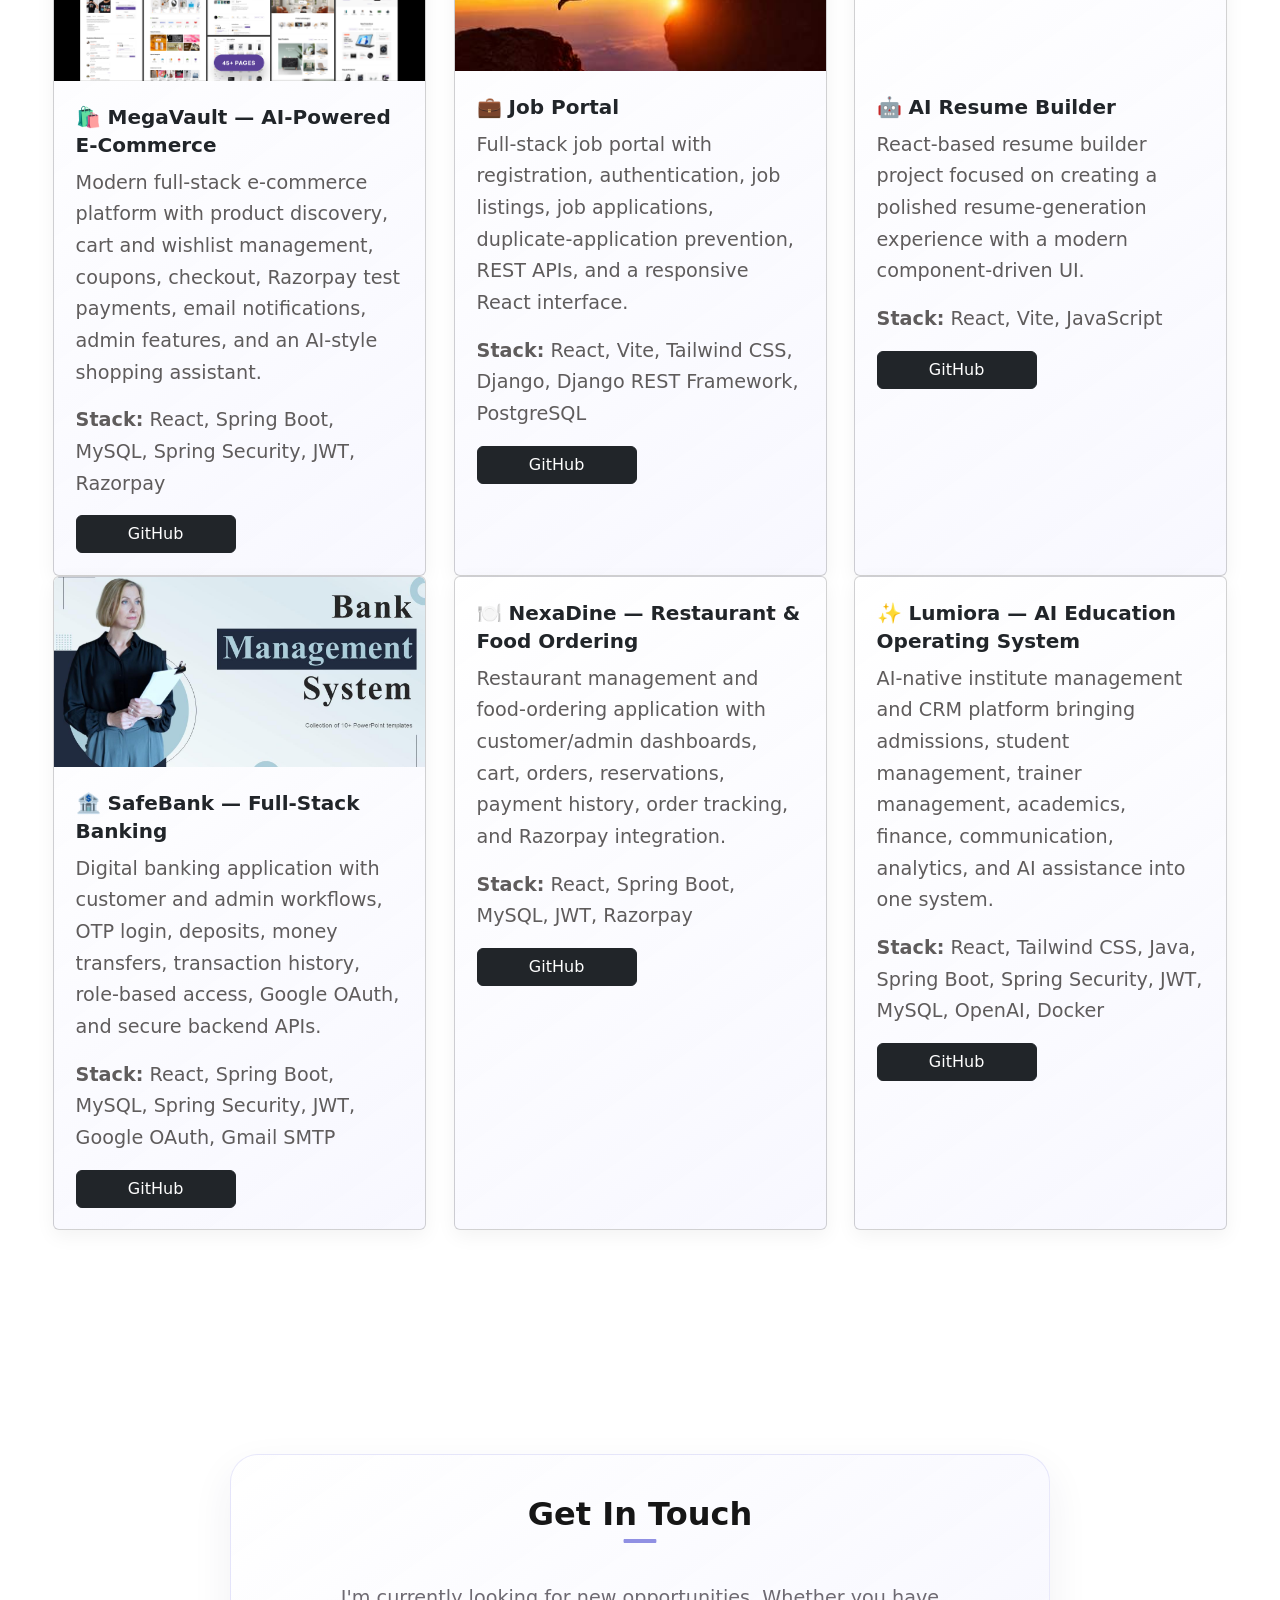
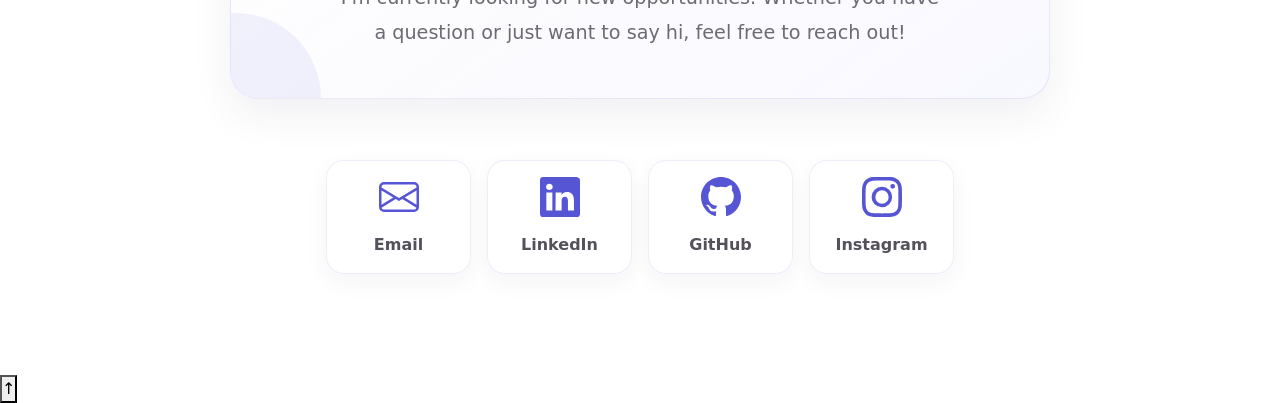
==== commit ef437e5a: "Add back to top button" ====
--- a/index.html
+++ b/index.html
@@ -258,5 +258,9 @@
             </div>
         </div>
     </div>
+    <button class="scroll-top-btn" id="scrollTopBtn" aria-label="Back to top" title="Back to top">
+        &#8593;
+    </button>
+
 </body>
 </html>
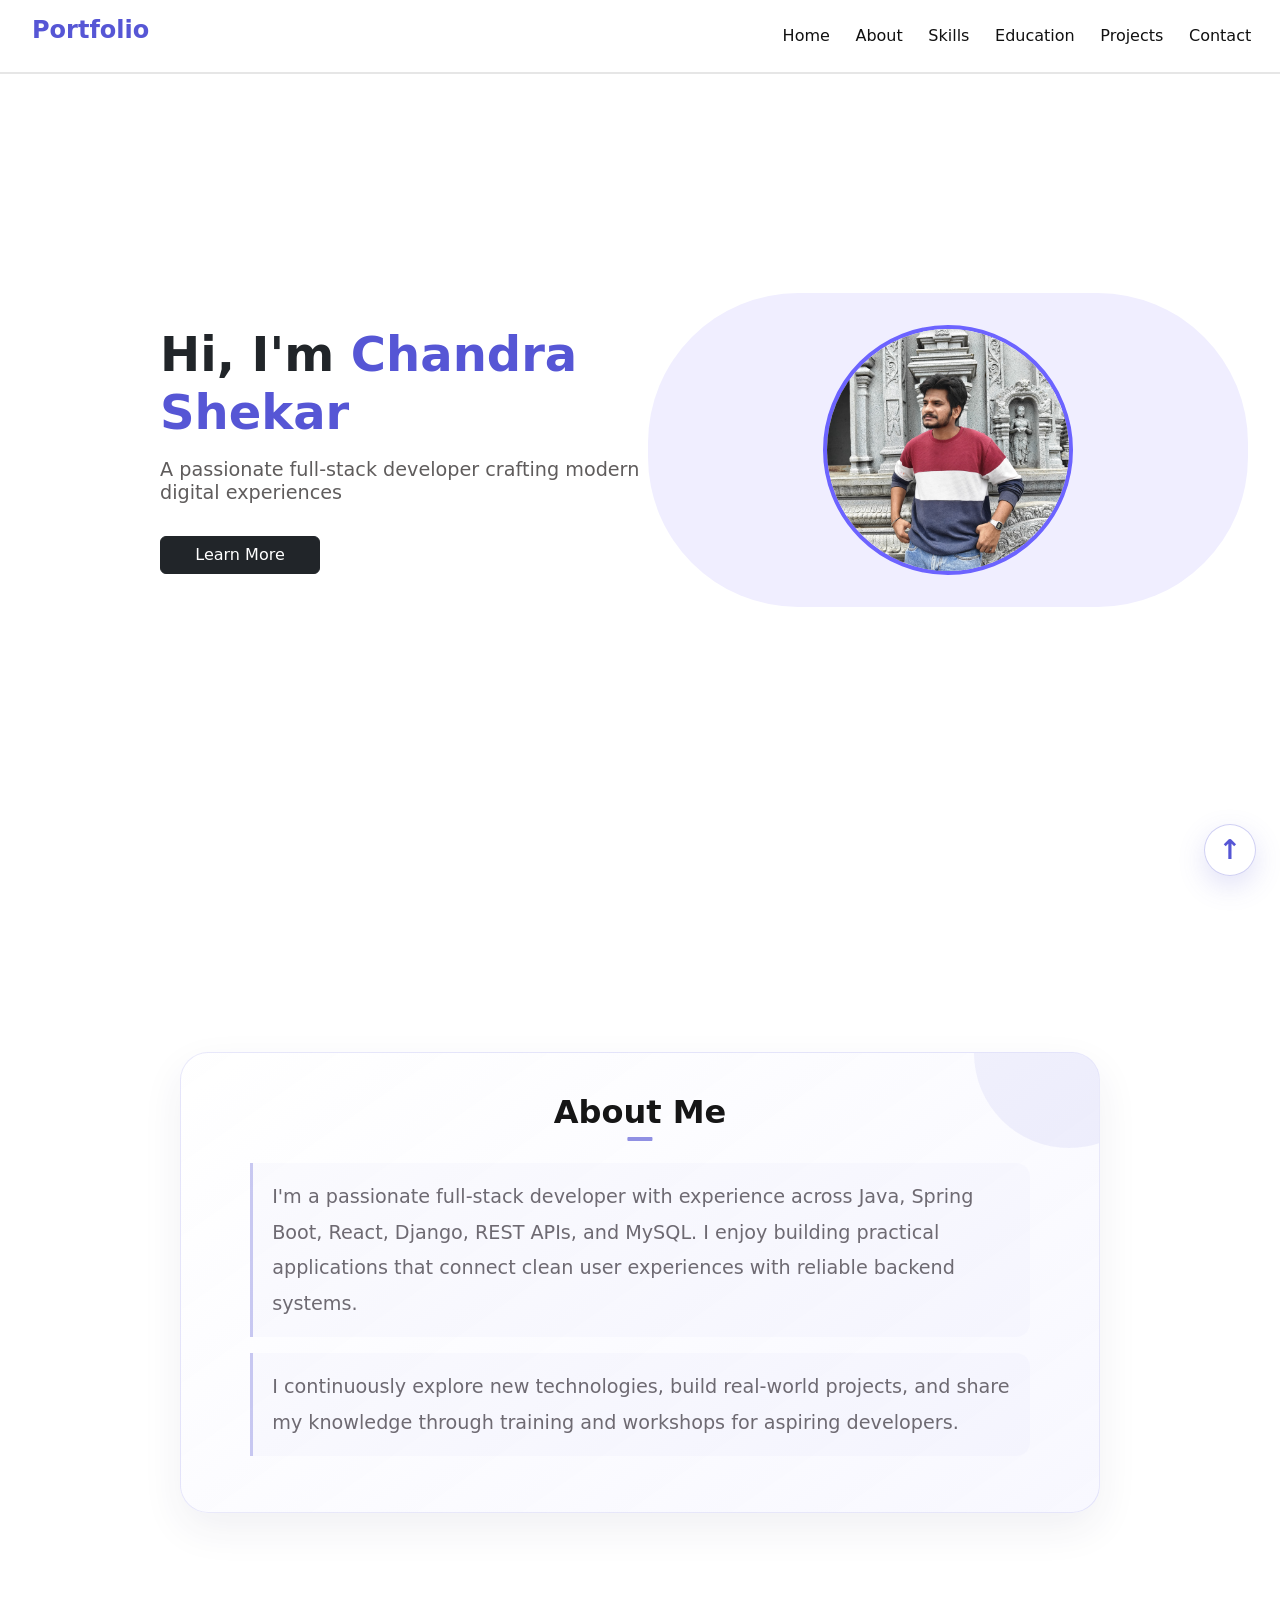
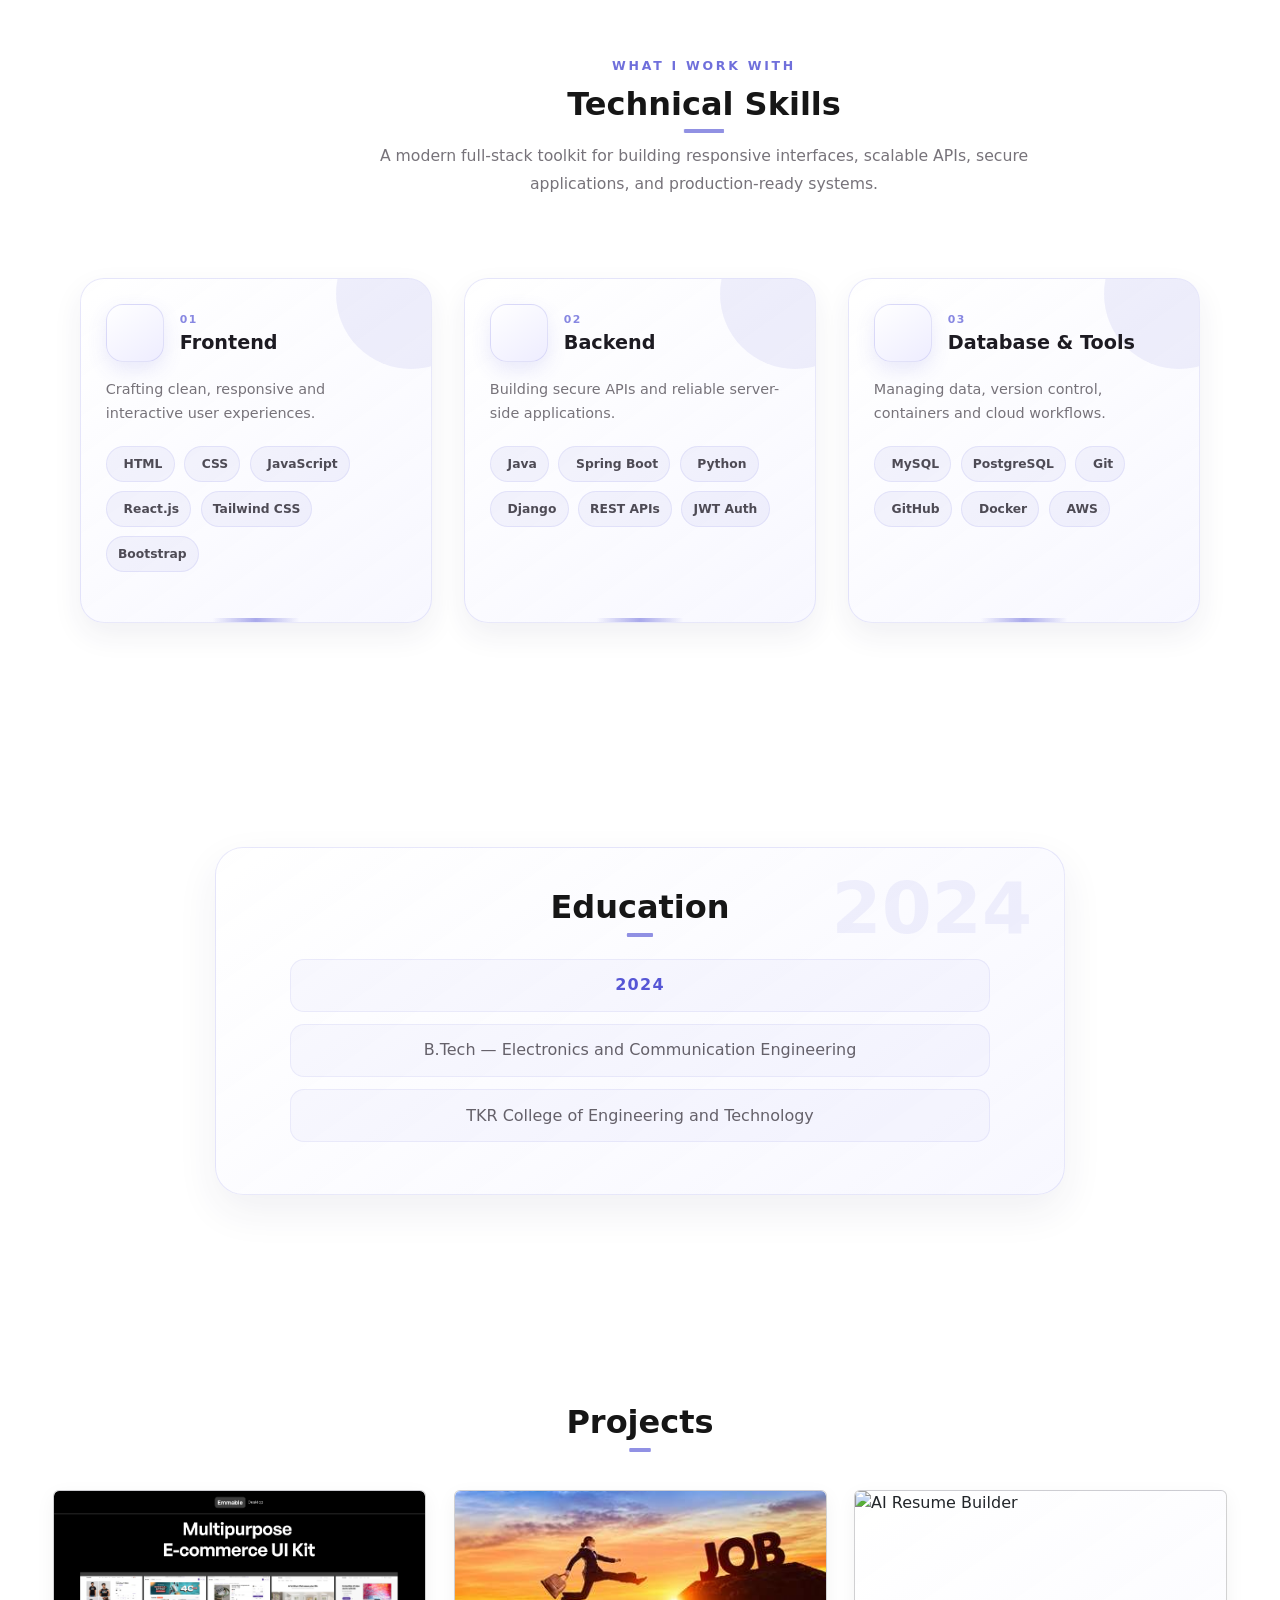
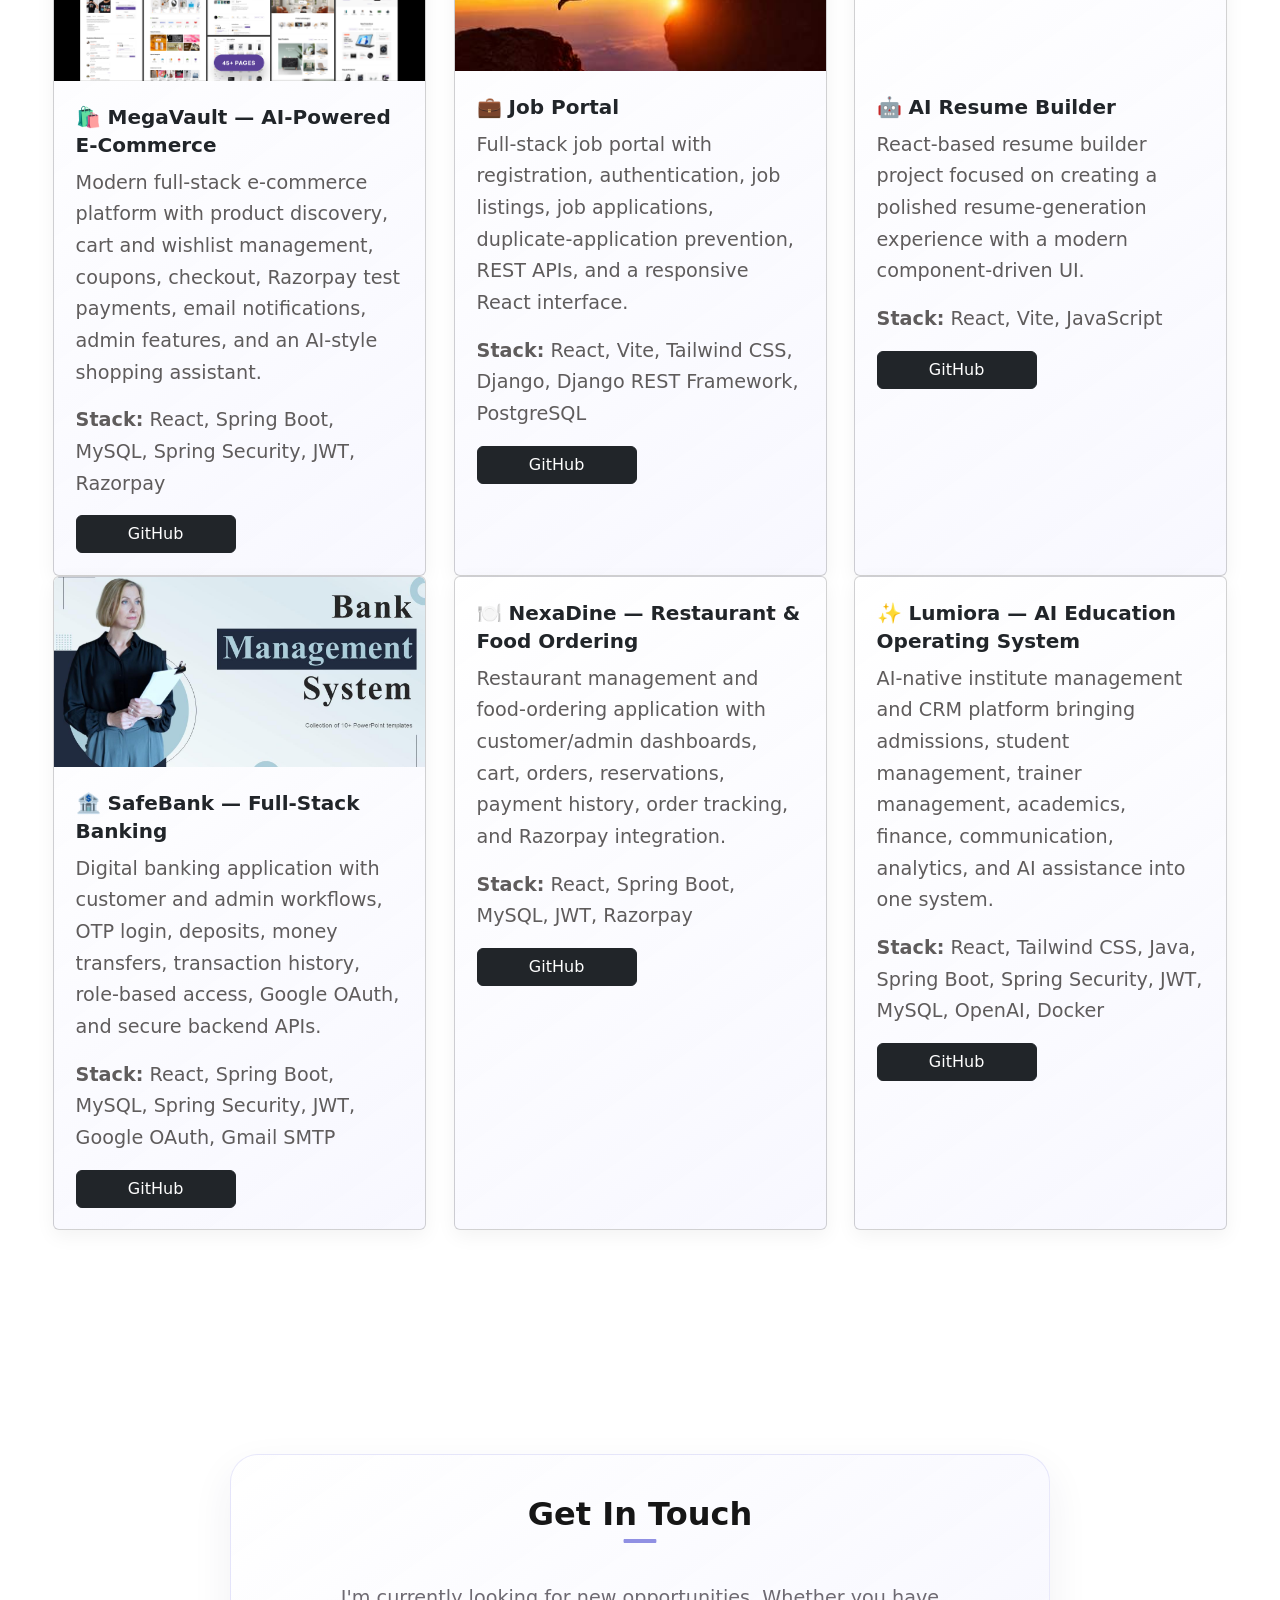
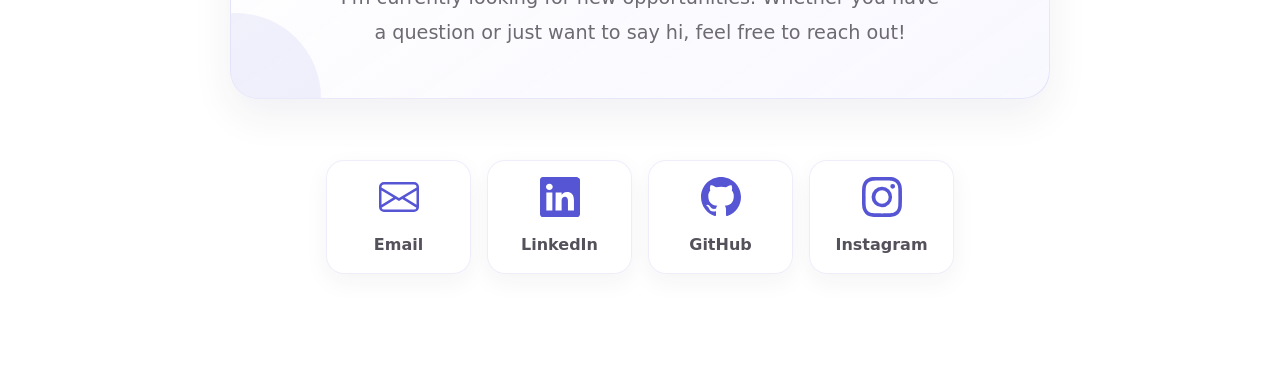
==== commit db4f0f7c: "Enable smooth scroll to top" ====
--- a/index.html
+++ b/index.html
@@ -258,7 +258,7 @@
             </div>
         </div>
     </div>
-    <button class="scroll-top-btn" id="scrollTopBtn" aria-label="Back to top" title="Back to top">
+    <button class="scroll-top-btn" id="scrollTopBtn" aria-label="Back to top" title="Back to top" onclick="window.scrollTo({ top: 0, behavior: 'smooth' })">
         &#8593;
     </button>
 
--- a/Pf.css
+++ b/Pf.css
@@ -1521,3 +1521,56 @@
     top: 0;
     z-index: 1000;
 }
+
+
+/* =========================
+   Back to Top Button
+   ========================= */
+.scroll-top-btn {
+    position: fixed;
+    right: 24px;
+    bottom: 24px;
+    width: 52px;
+    height: 52px;
+    border: 1px solid rgba(86, 86, 213, .28);
+    border-radius: 50%;
+    background: rgba(255, 255, 255, .94);
+    color: var(--accent);
+    font-size: 1.7rem;
+    font-weight: 700;
+    line-height: 1;
+    display: grid;
+    place-items: center;
+    cursor: pointer;
+    z-index: 2000;
+    box-shadow: 0 10px 28px rgba(86, 86, 213, .18);
+    backdrop-filter: blur(10px);
+    transition: transform .3s ease, background-color .3s ease,
+        color .3s ease, box-shadow .3s ease;
+}
+
+.scroll-top-btn:hover {
+    transform: translateY(-5px) scale(1.08);
+    background: var(--accent);
+    color: #fff;
+    box-shadow: 0 16px 32px rgba(86, 86, 213, .28);
+}
+
+.scroll-top-btn:active {
+    transform: translateY(-2px) scale(1.02);
+}
+
+.scroll-top-btn:focus-visible {
+    outline: 3px solid rgba(86, 86, 213, .25);
+    outline-offset: 3px;
+}
+
+@media (max-width: 768px) {
+    .scroll-top-btn {
+        right: 16px;
+        bottom: 18px;
+        width: 46px;
+        height: 46px;
+        font-size: 1.45rem;
+    }
+}
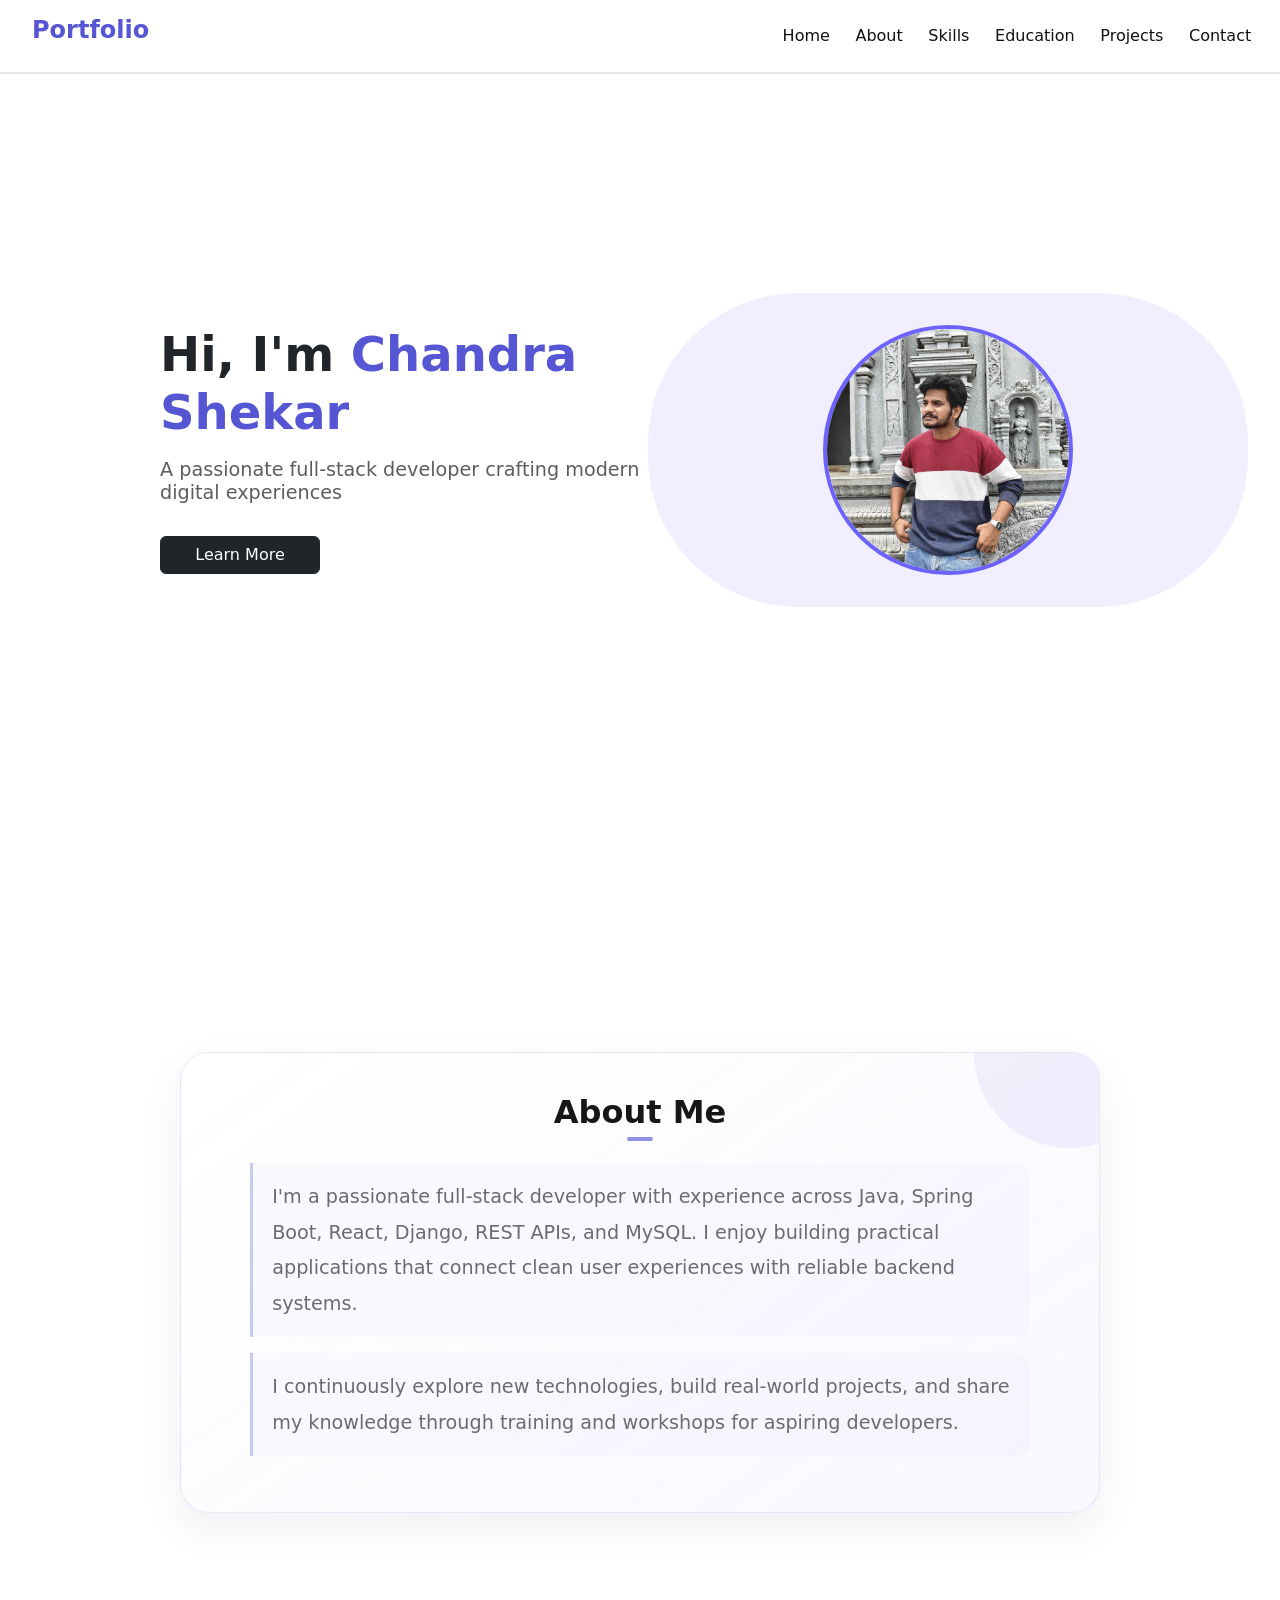
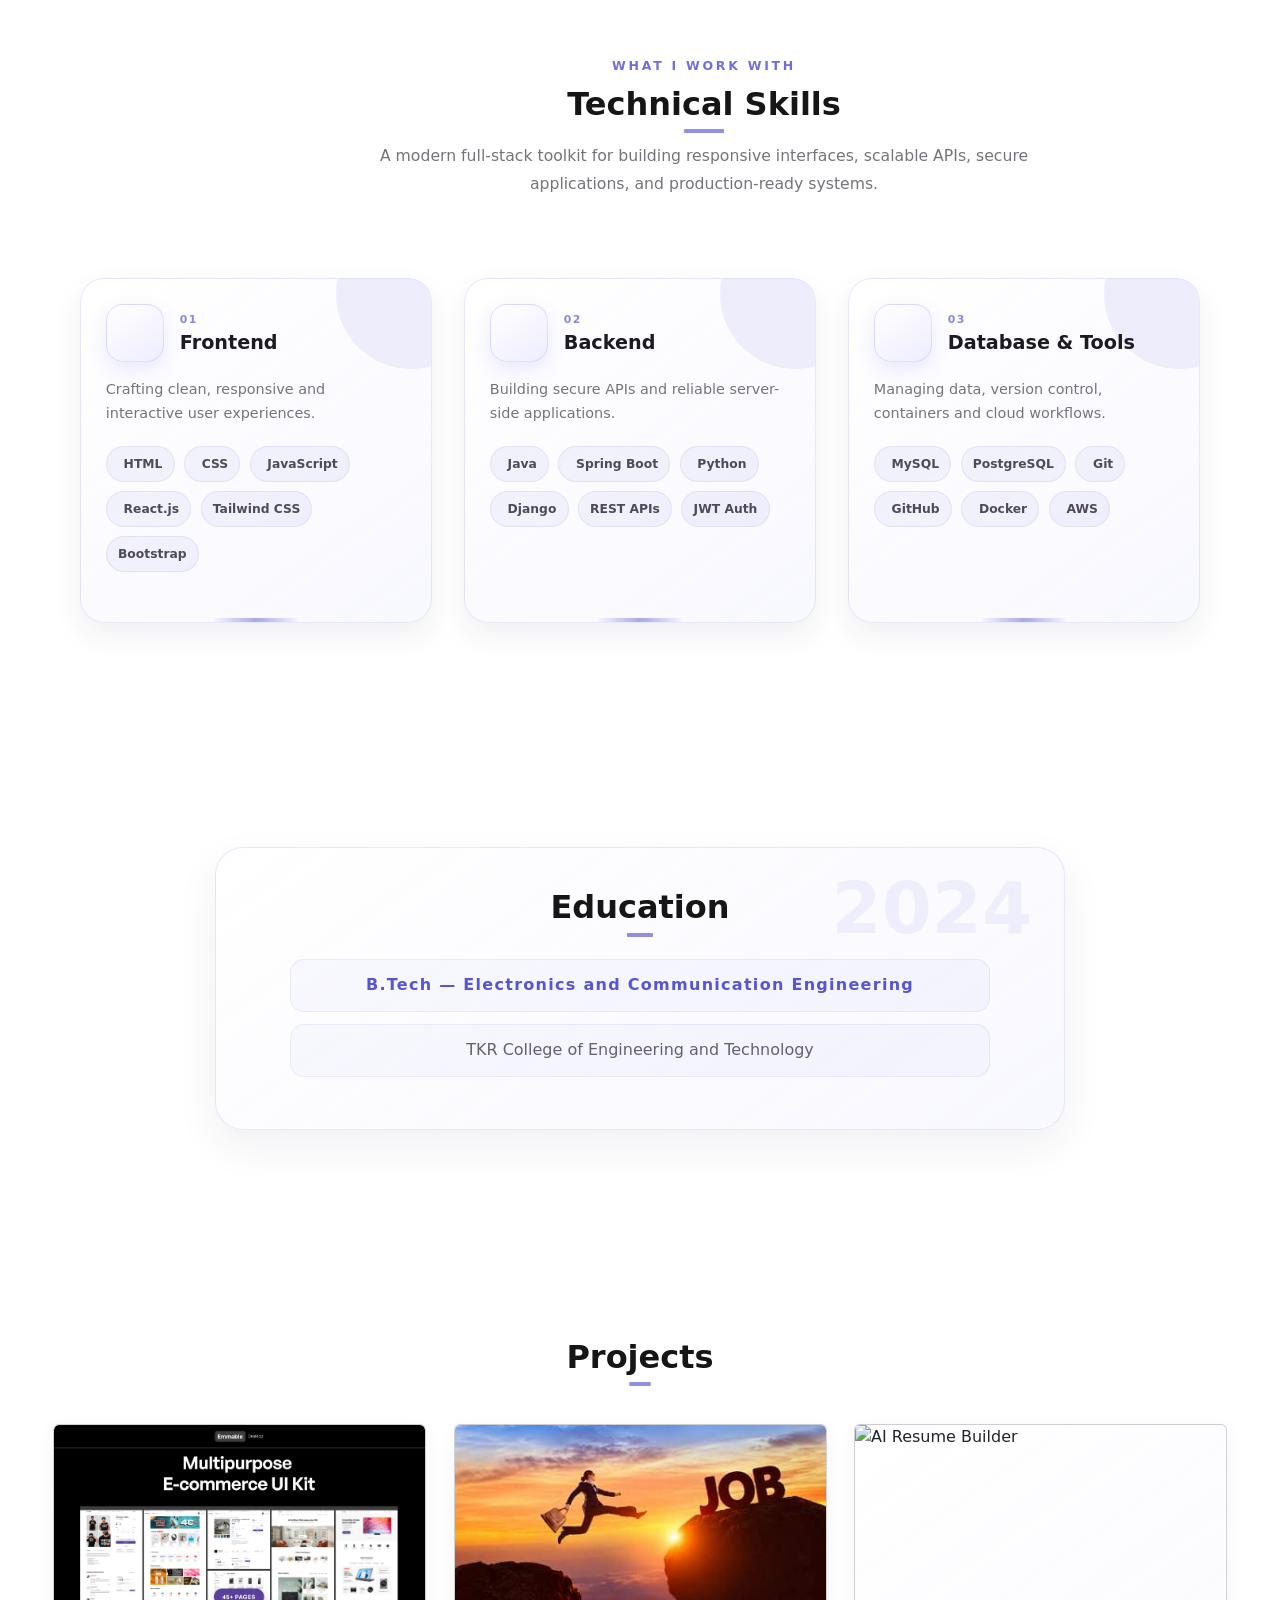
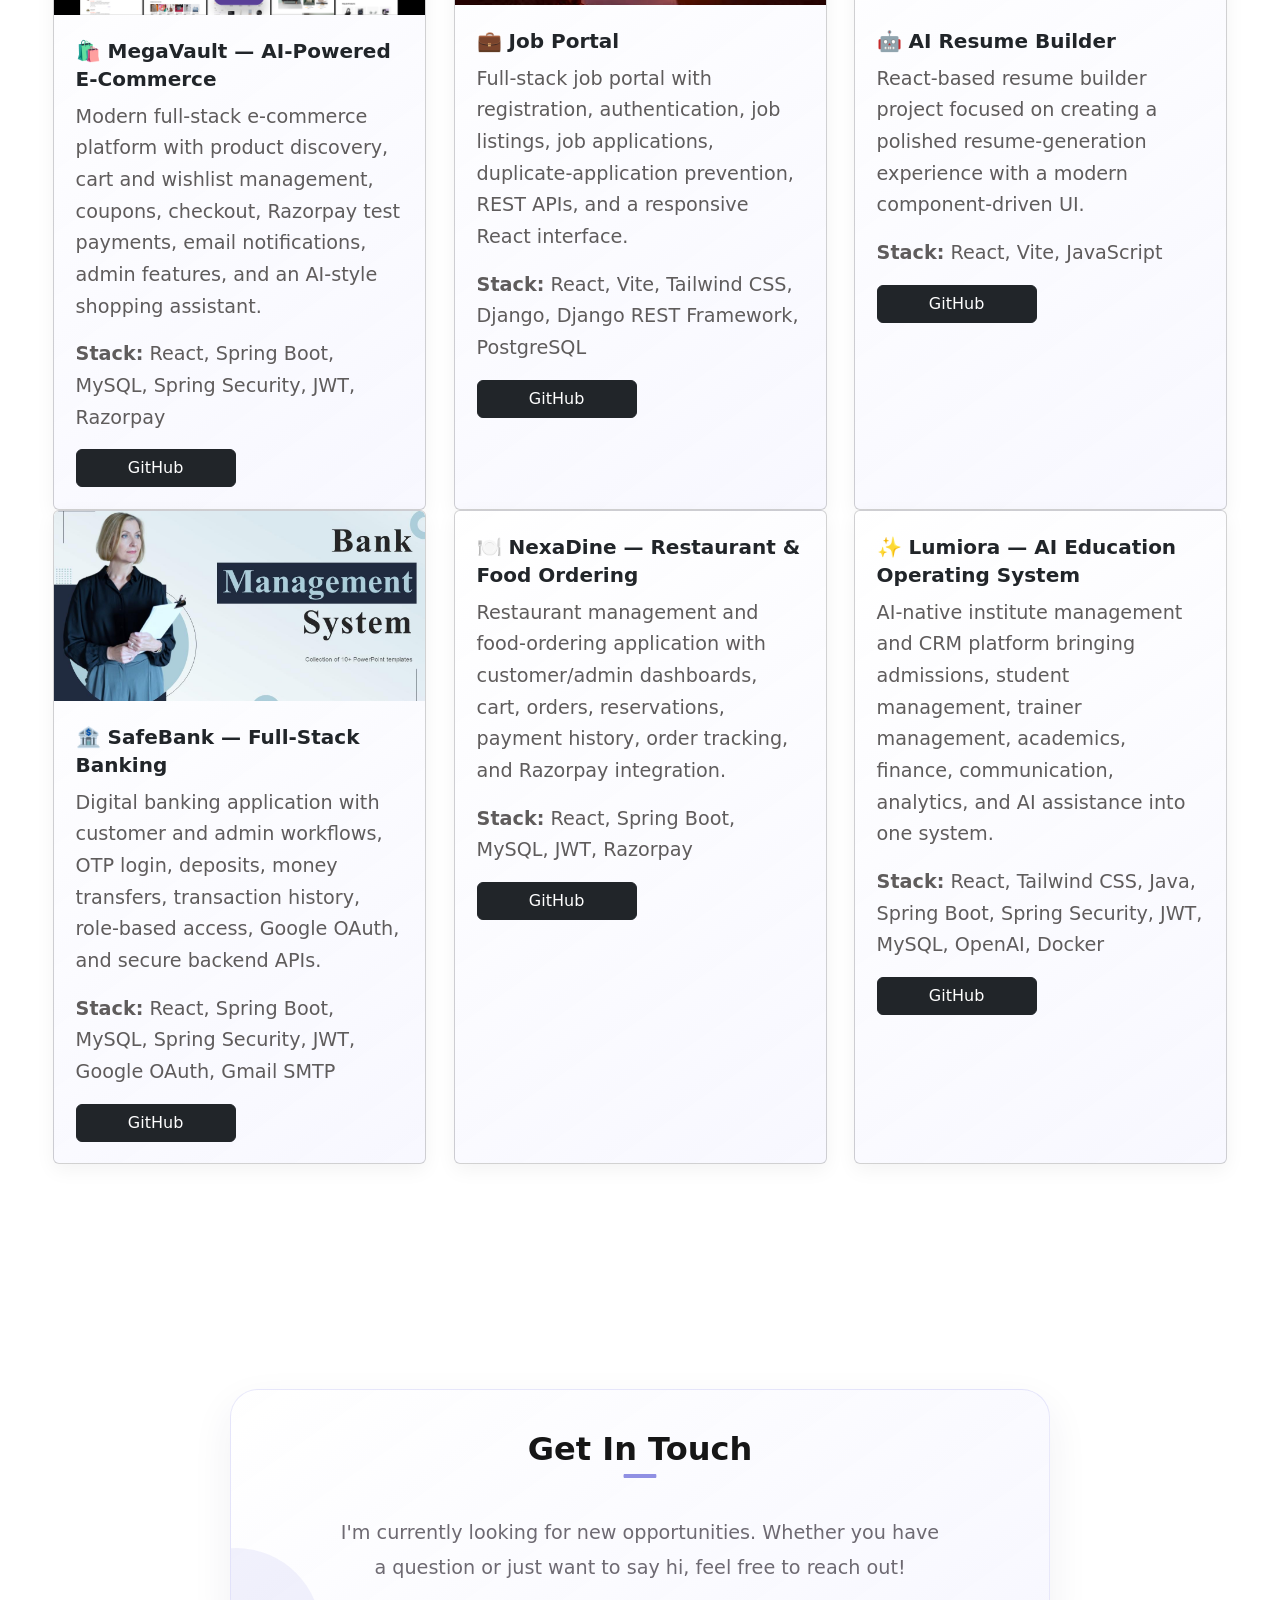
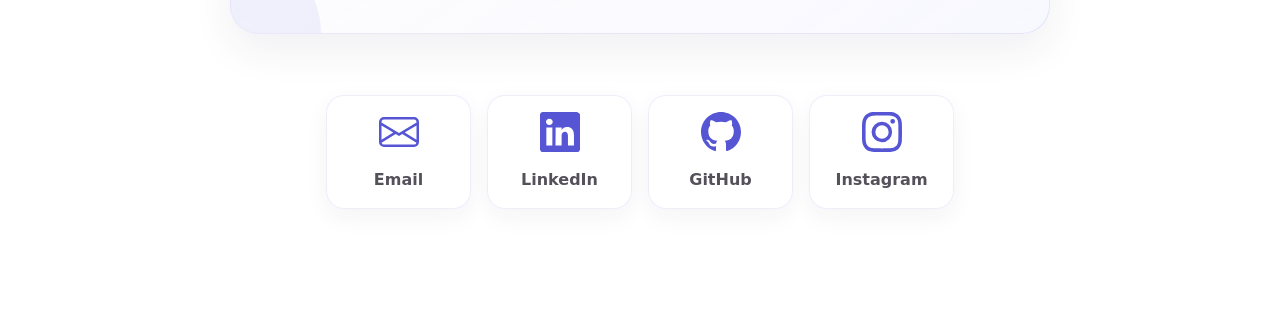
==== commit f68dda21: "Remove graduation year from education section" ====
--- a/index.html
+++ b/index.html
@@ -138,7 +138,6 @@
     <div class="main6-container">
         <div class="main6">
             <h2 class="education" id="education">Education</h2>
-            <p class="e-para">2024</p>
             <p class="e-para">B.Tech — Electronics and Communication Engineering</p>
             <p class="e-para">TKR College of Engineering and Technology</p>
         </div>
--- a/Pf.css
+++ b/Pf.css
@@ -1528,6 +1528,10 @@
    ========================= */
 .scroll-top-btn {
     position: fixed;
+    opacity: 0;
+    visibility: hidden;
+    pointer-events: none;
+    transform: translateY(10px);
     right: 24px;
     bottom: 24px;
     width: 52px;
@@ -1549,6 +1553,13 @@
         color .3s ease, box-shadow .3s ease;
 }
 
+.scroll-top-btn.show {
+    opacity: 1;
+    visibility: visible;
+    pointer-events: auto;
+    transform: translateY(0);
+}
+
 .scroll-top-btn:hover {
     transform: translateY(-5px) scale(1.08);
     background: var(--accent);
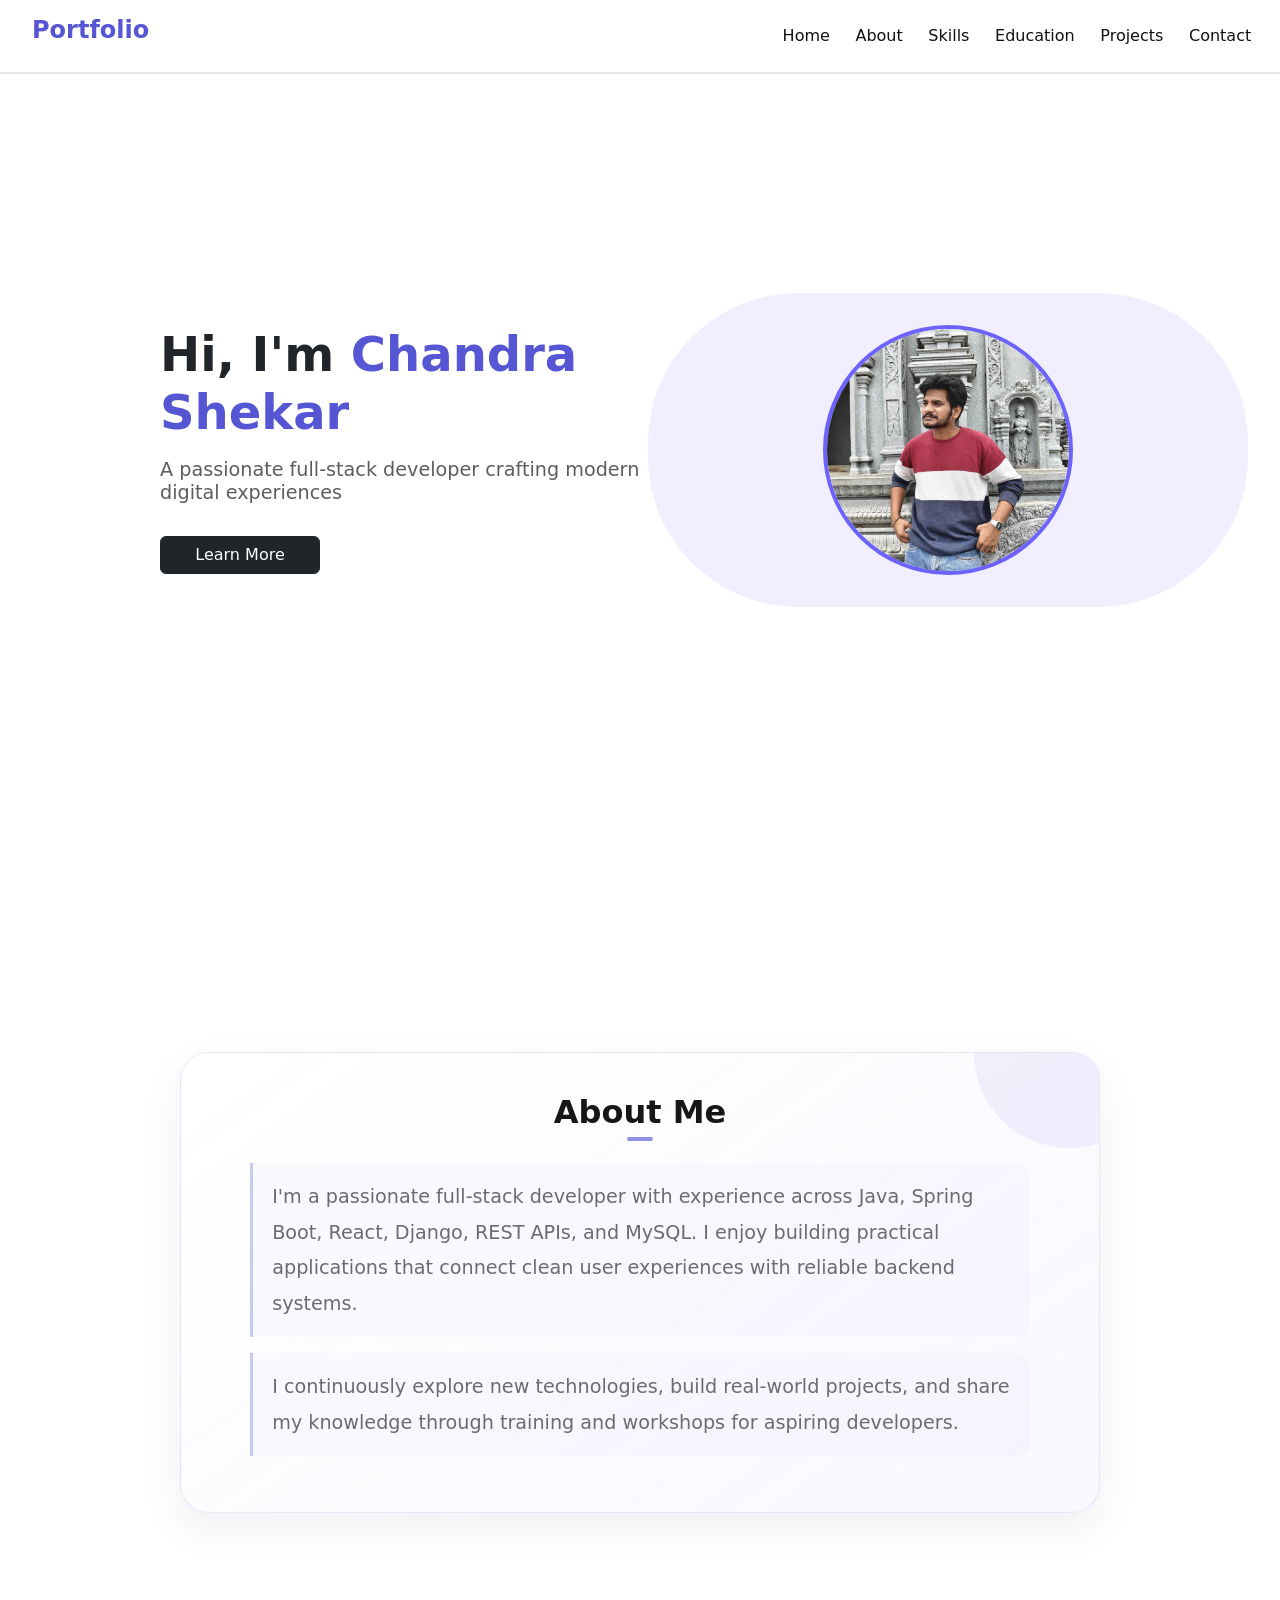
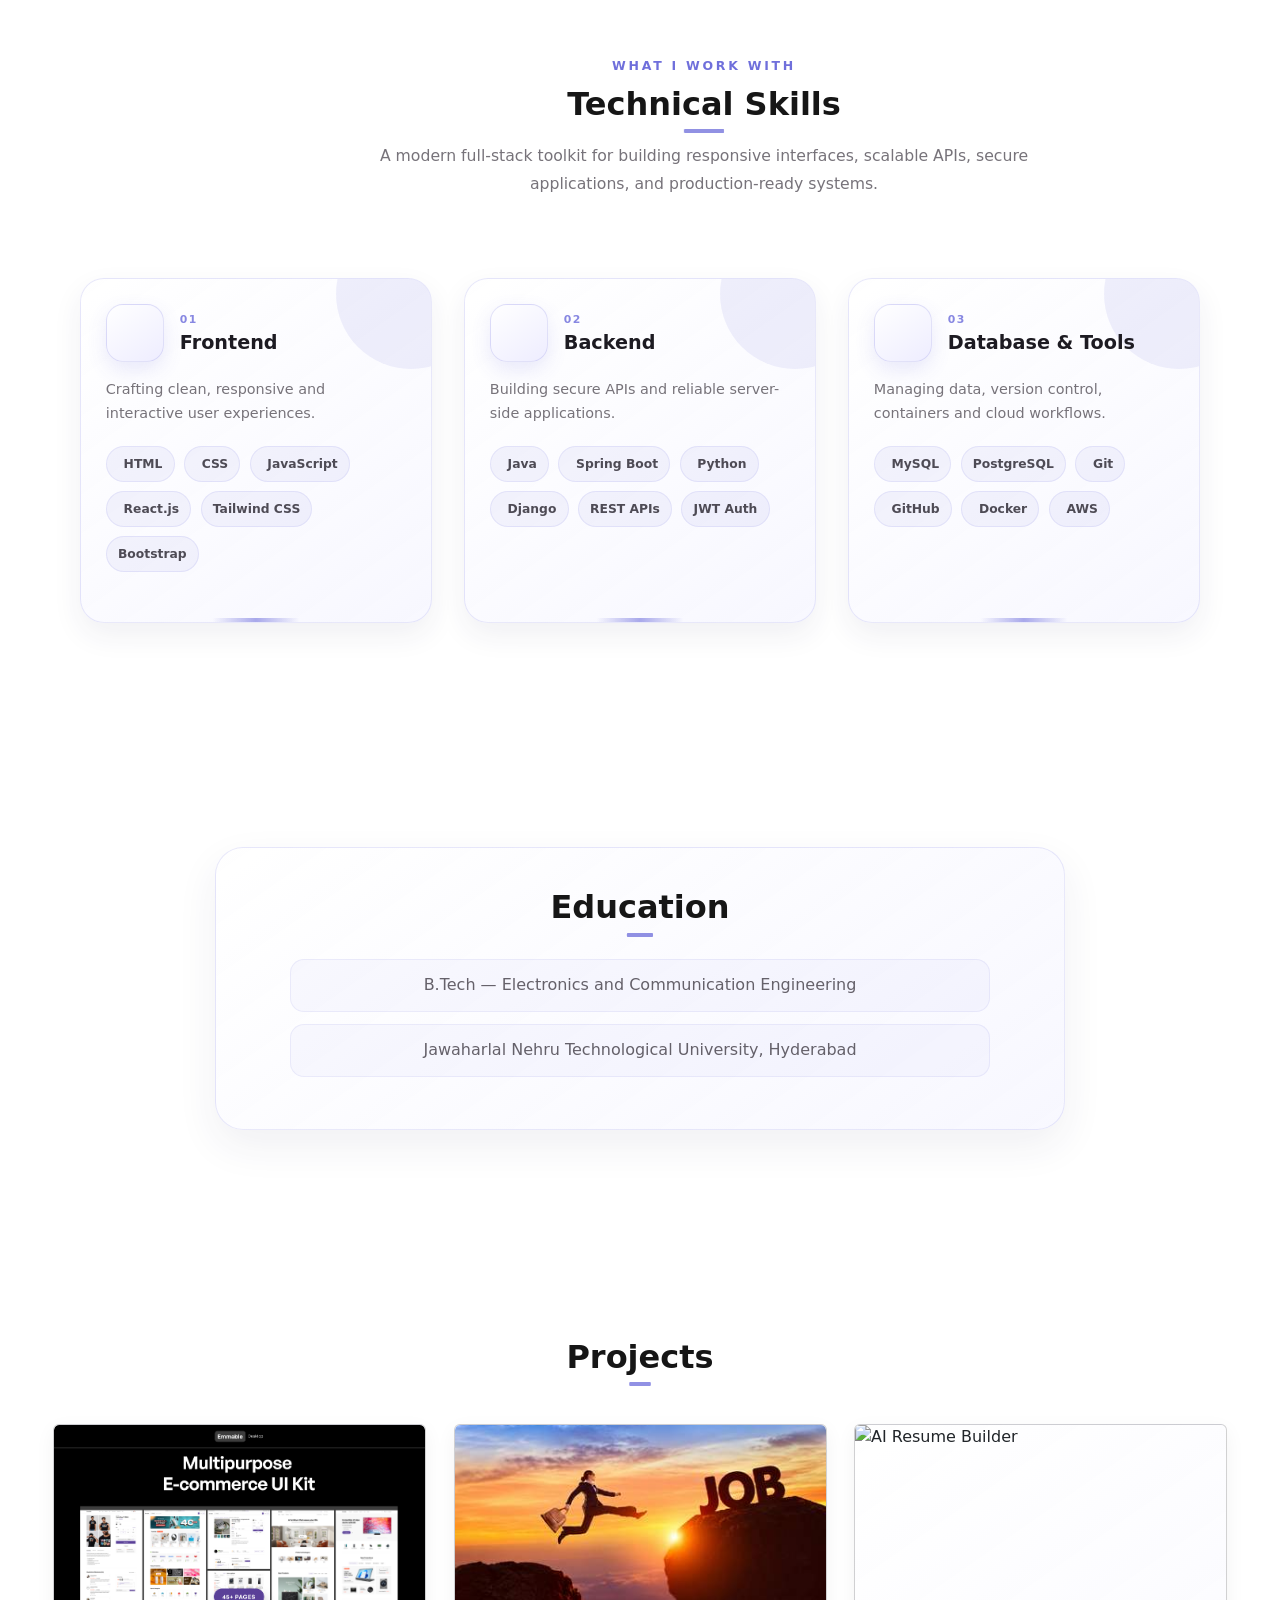
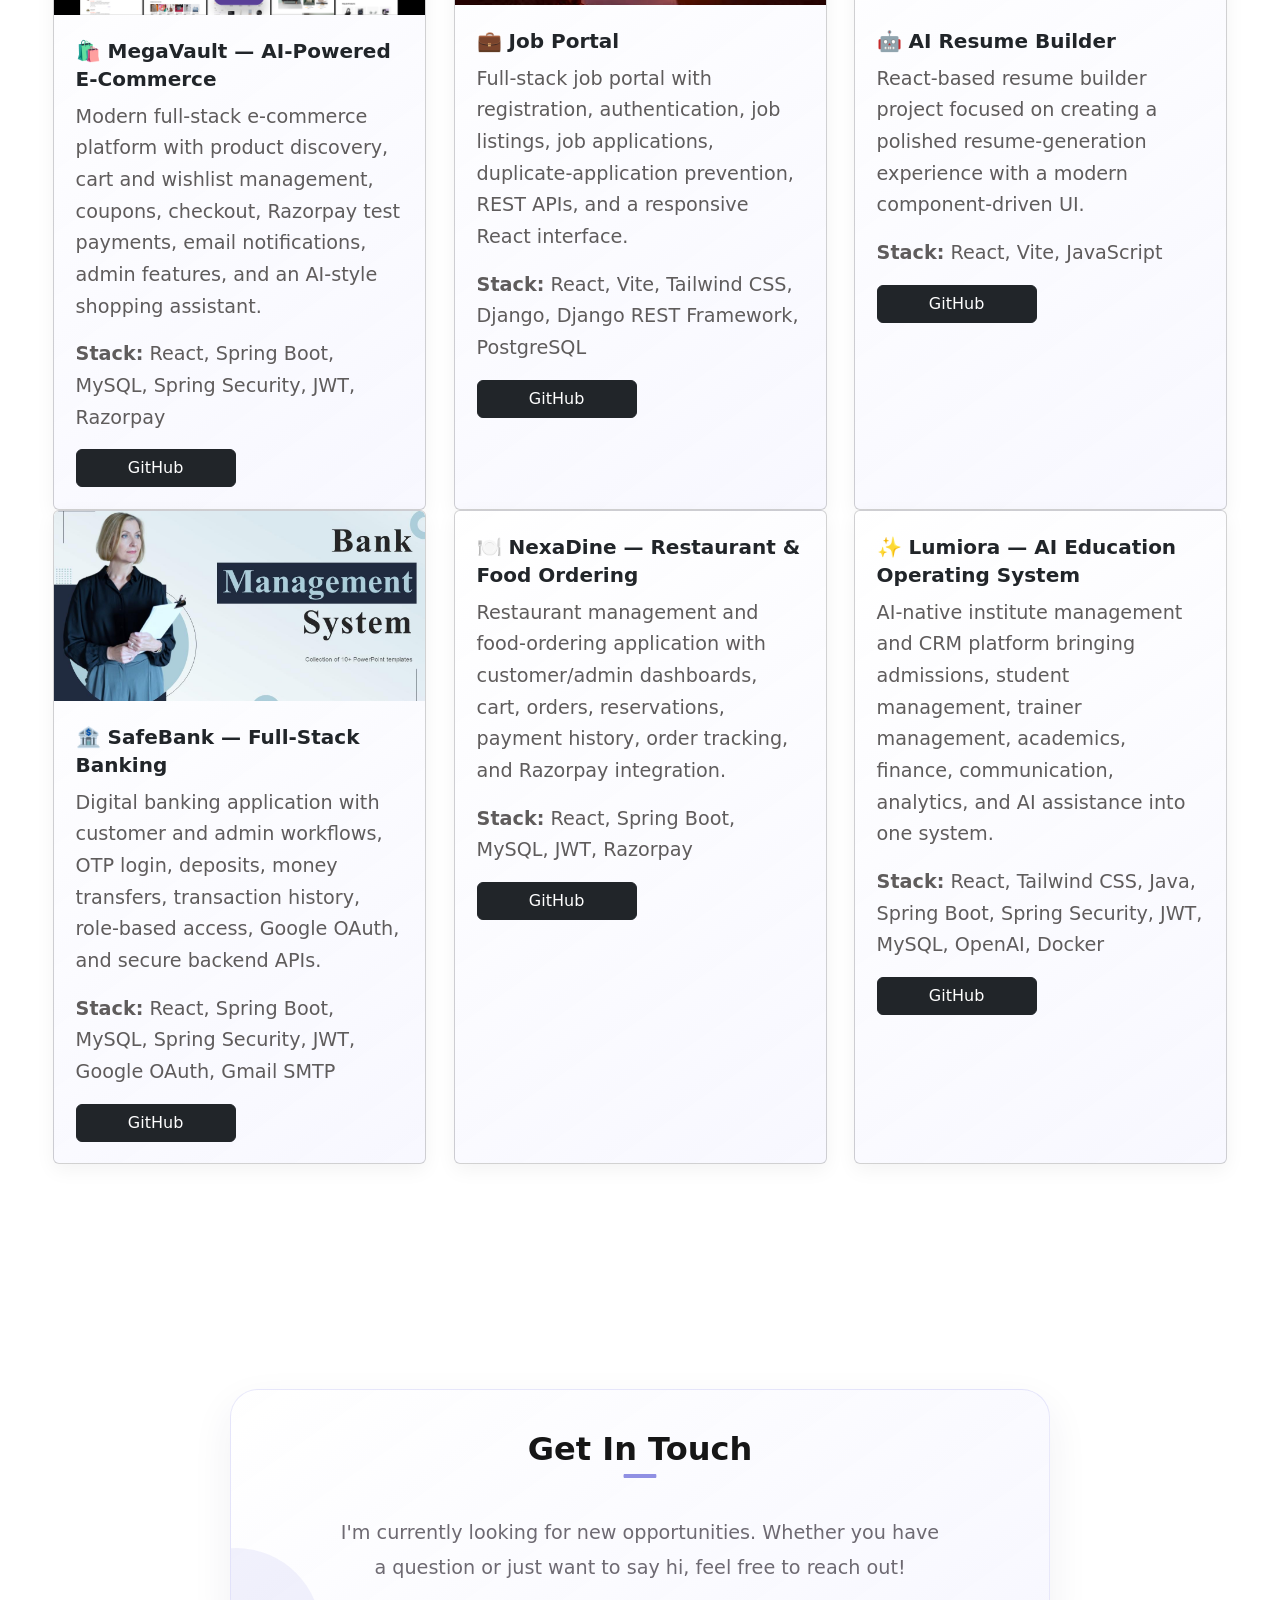
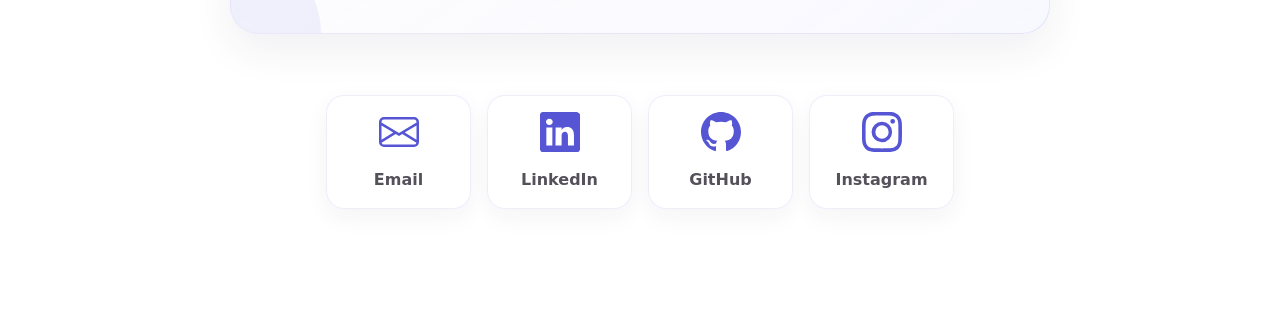
==== commit 25b19b12: "Update education institution name" ====
--- a/index.html
+++ b/index.html
@@ -139,7 +139,7 @@
         <div class="main6">
             <h2 class="education" id="education">Education</h2>
             <p class="e-para">B.Tech — Electronics and Communication Engineering</p>
-            <p class="e-para">TKR College of Engineering and Technology</p>
+            <p class="e-para">Jawaharlal Nehru Technological University, Hyderabad</p>
         </div>
     </div>
 
--- a/Pf.css
+++ b/Pf.css
@@ -1241,17 +1241,6 @@
     box-shadow: 0 24px 55px rgba(86, 86, 213, .13);
 }
 
-.main6::before {
-    content: "2024";
-    position: absolute;
-    right: 2rem;
-    top: 1.5rem;
-    color: rgba(86, 86, 213, .08);
-    font-size: 4.5rem;
-    font-weight: 700;
-    line-height: 1;
-}
-
 .main6 .education {
     margin-bottom: 2rem;
 }
@@ -1267,12 +1256,6 @@
     background: rgba(86, 86, 213, .035);
     color: #65616a;
     text-align: center;
-}
-
-.e-para:first-of-type {
-    color: var(--accent);
-    font-weight: 700;
-    letter-spacing: .08em;
 }
 
 /* Projects */
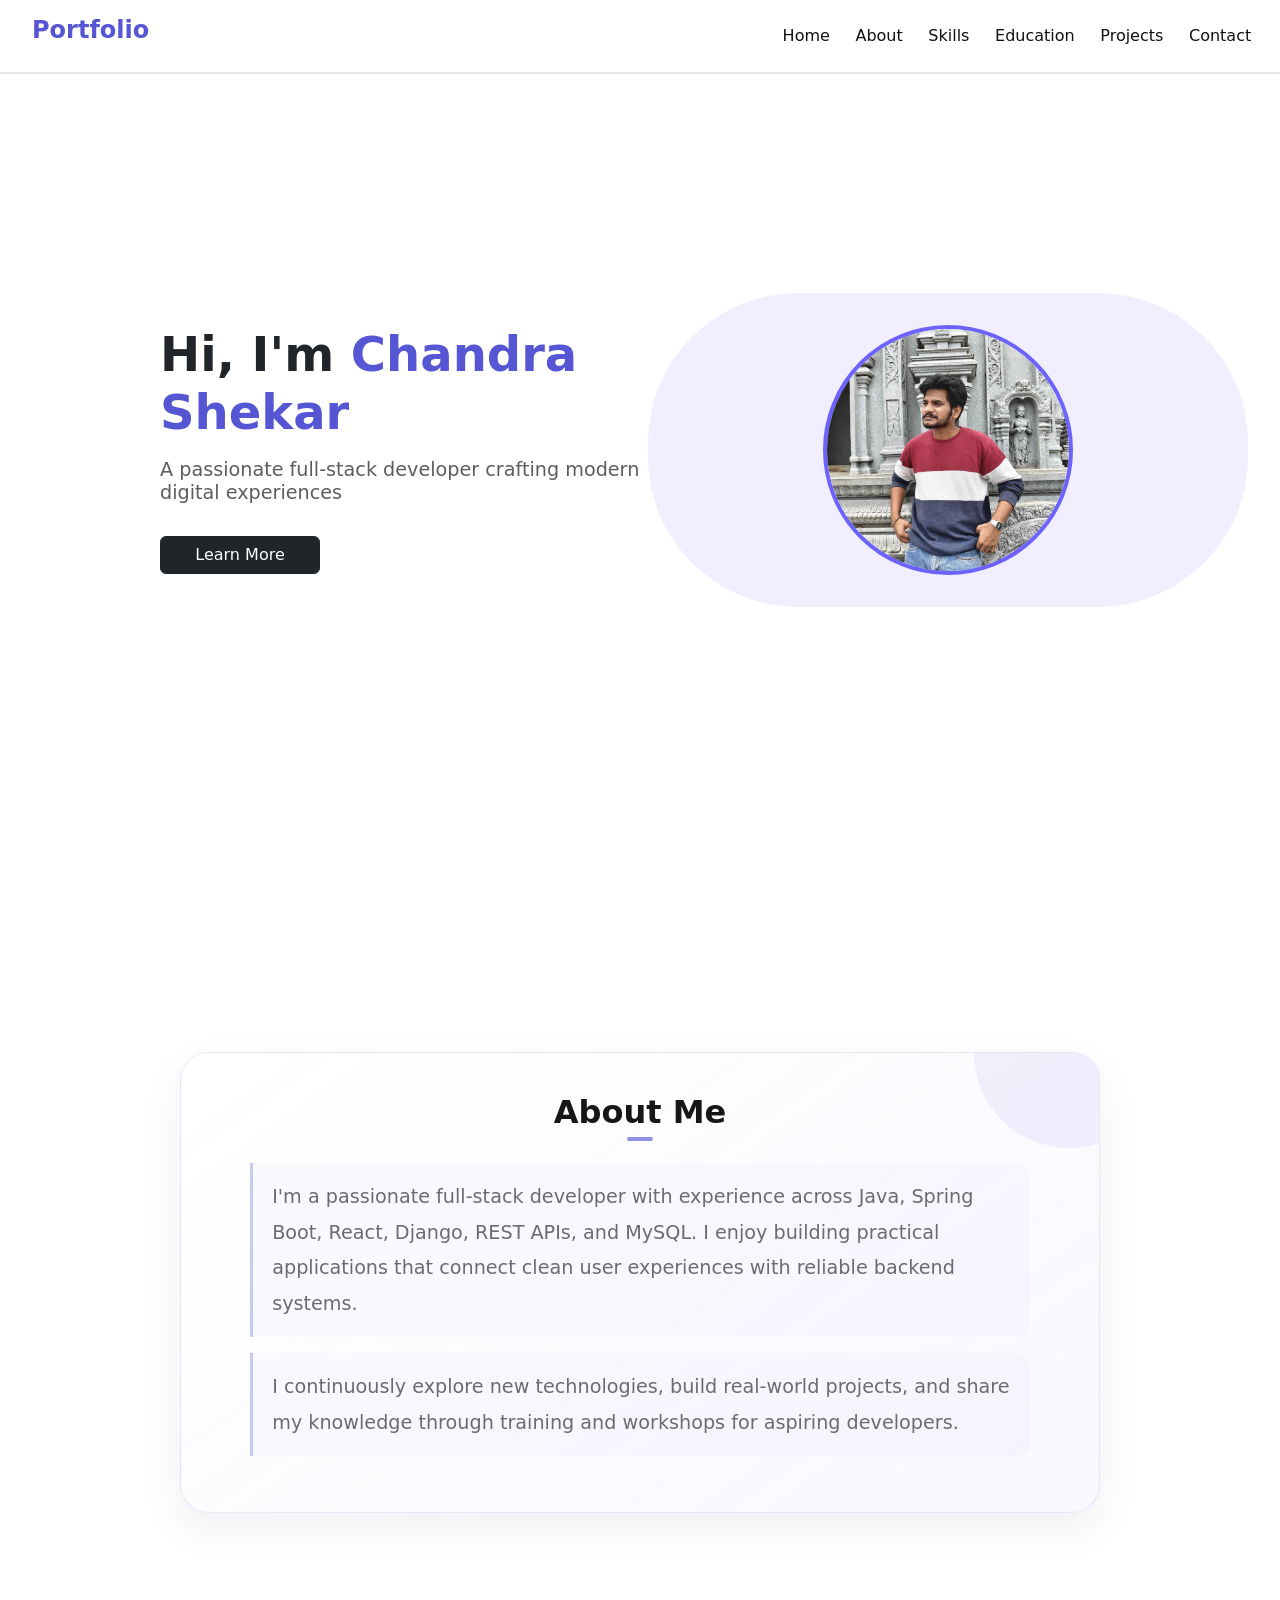
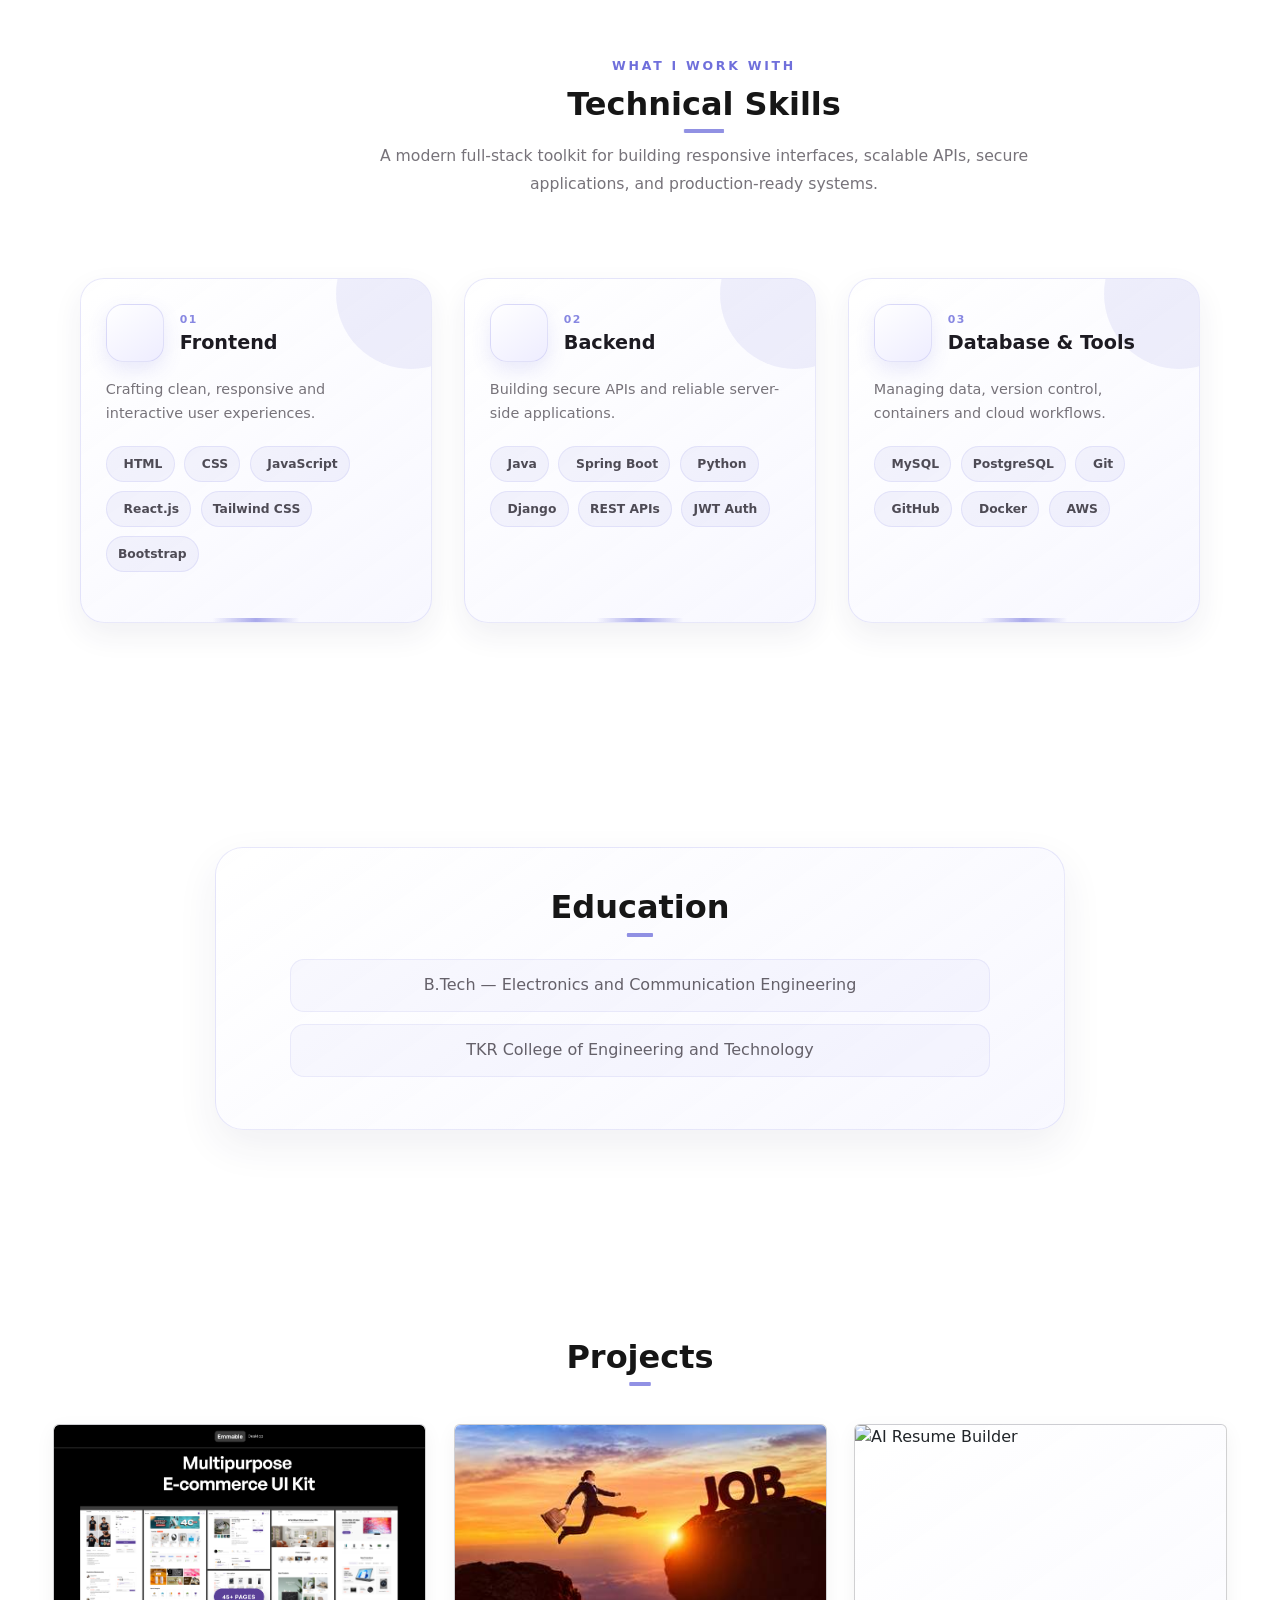
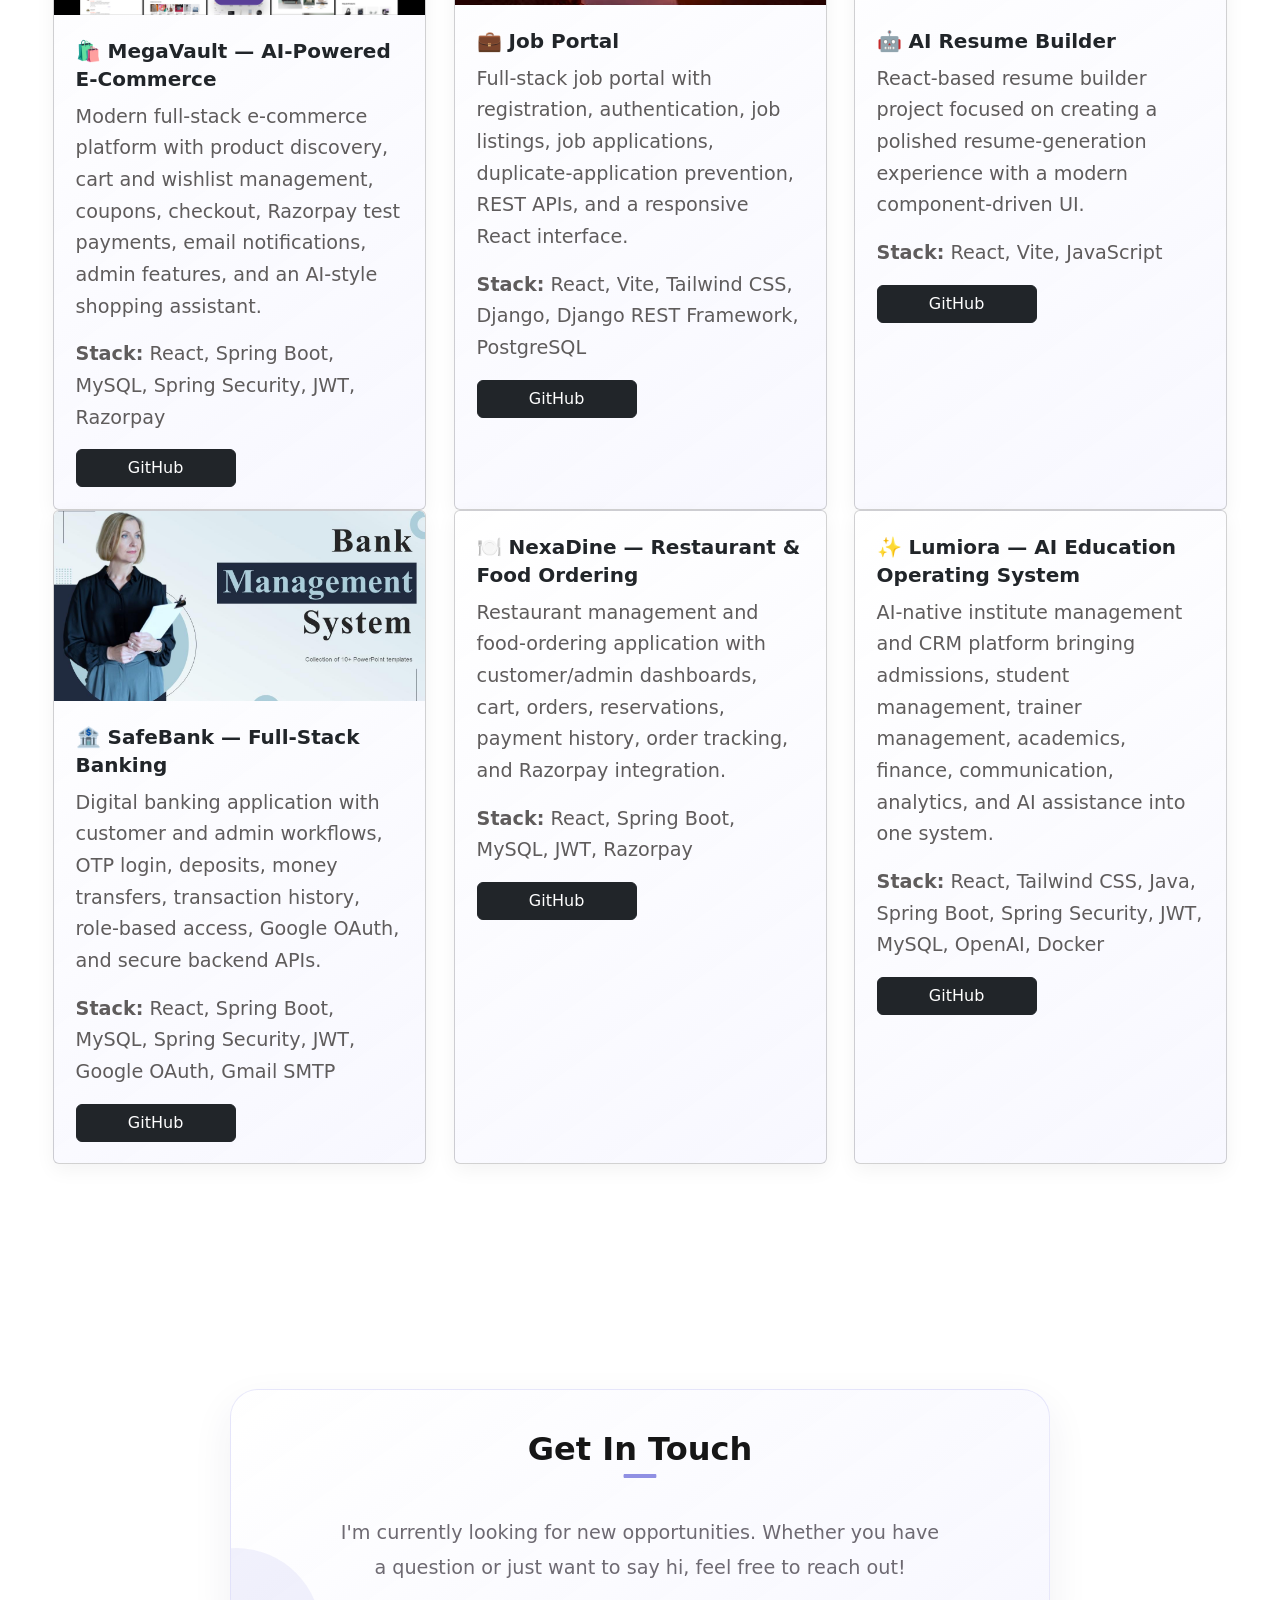
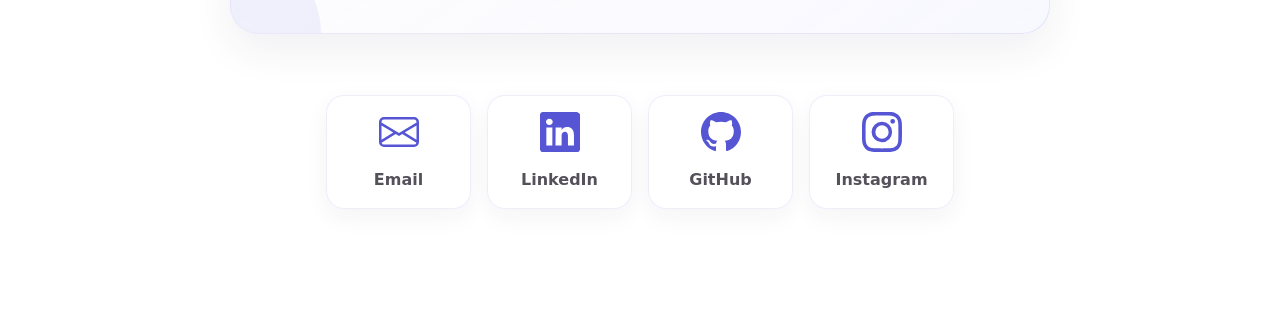
==== commit 3212f1d7: "Update education college name" ====
--- a/index.html
+++ b/index.html
@@ -139,7 +139,7 @@
         <div class="main6">
             <h2 class="education" id="education">Education</h2>
             <p class="e-para">B.Tech — Electronics and Communication Engineering</p>
-            <p class="e-para">Jawaharlal Nehru Technological University, Hyderabad</p>
+            <p class="e-para">TKR College of Engineering and Technology</p>
         </div>
     </div>
 
